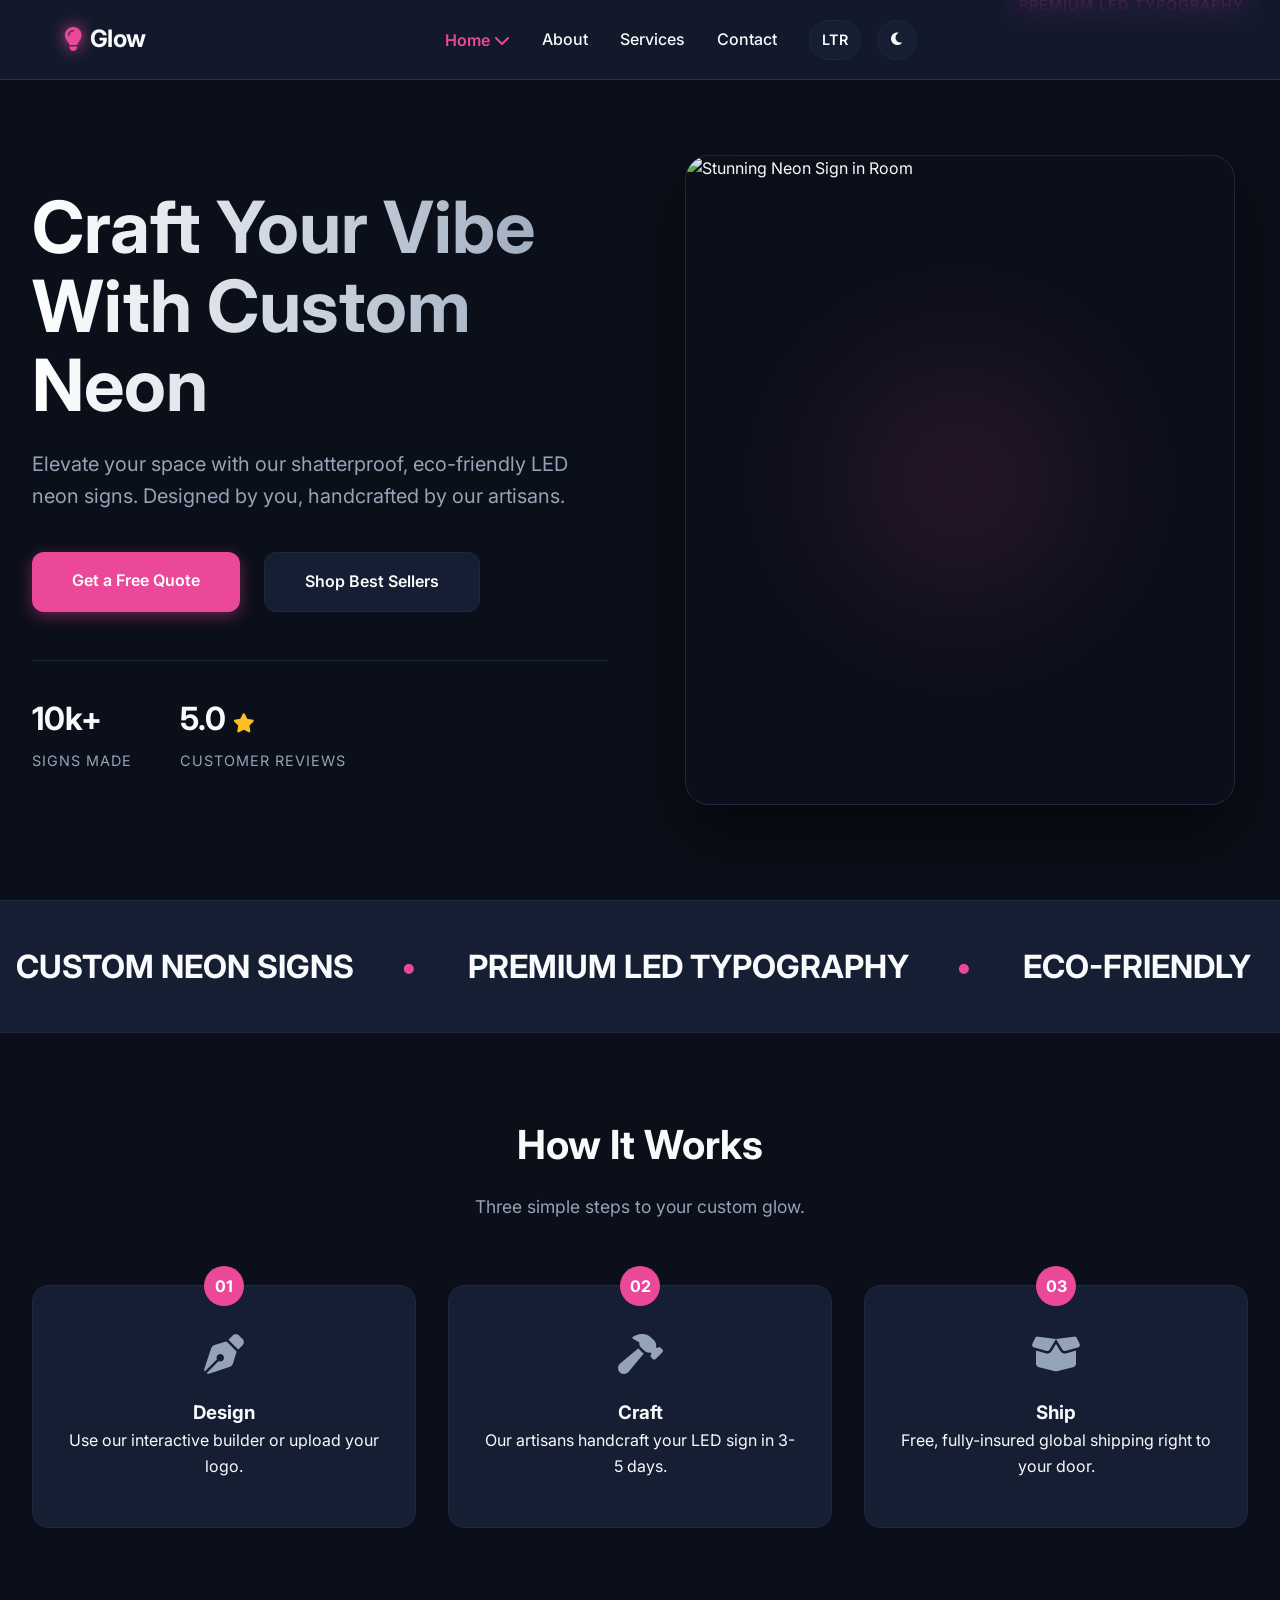
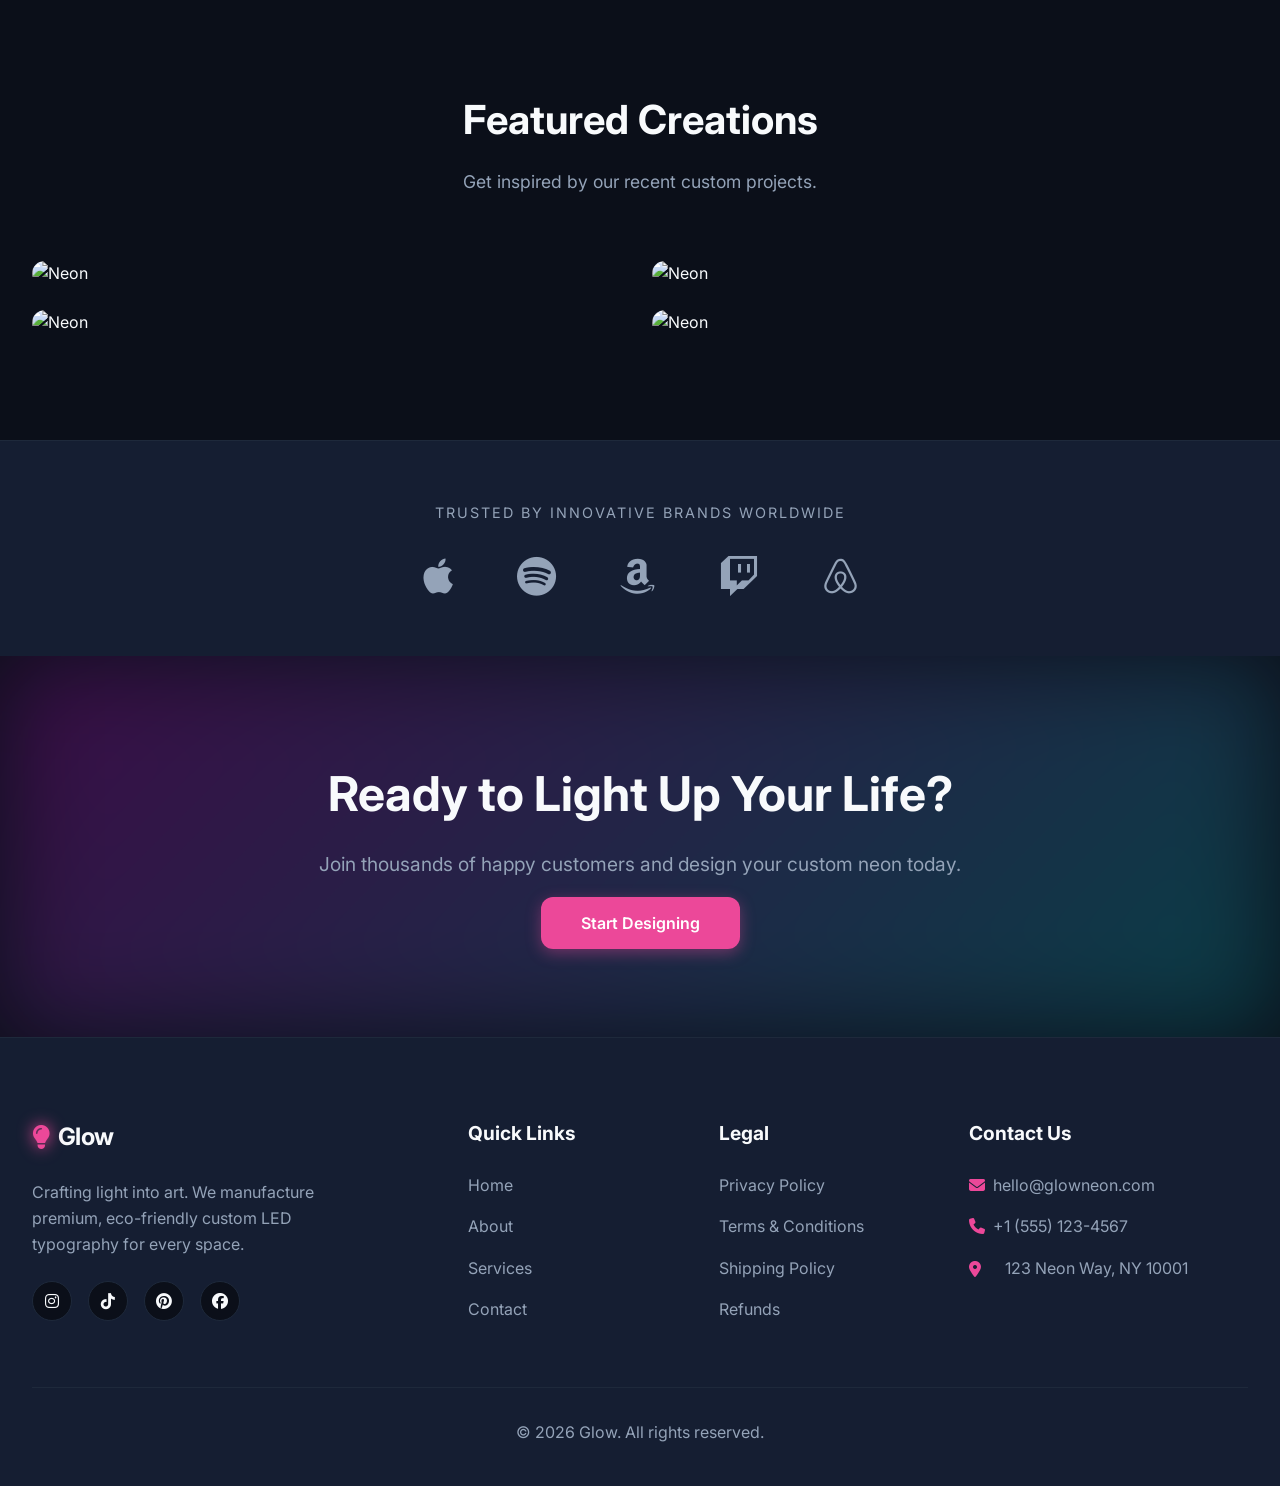
==== index.html @ f4e6cacf "Initial commit" ====
<!DOCTYPE html>
<html lang="en" dir="ltr">
<head>
  <meta charset="UTF-8">
  <meta name="viewport" content="width=device-width, initial-scale=1.0">
  <title>Glow | Custom Neon Sign & LED Typography</title>
  <link rel="icon" type="image/svg+xml" href="data:image/svg+xml;charset=utf-8,<svg xmlns='http://www.w3.org/2000/svg' viewBox='0 0 100 100'><rect width='100' height='100' rx='20' fill='%231a1a24'/><text x='50%' y='55%' font-family='sans-serif' font-size='60' font-weight='bold' fill='%23ff00ff' dominant-baseline='middle' text-anchor='middle'>G</text></svg>">
  <meta name="description" content="Premium custom neon signs and LED typography manufacturer. Design your own neon sign with our interactive canvas.">
  <link rel="stylesheet" href="style.css">
  
  <!-- Fonts -->
  <link rel="preconnect" href="https://fonts.googleapis.com">
  <link rel="preconnect" href="https://fonts.gstatic.com" crossorigin>
  <link href="https://fonts.googleapis.com/css2?family=Caveat:wght@700&family=Inter:wght@300;400;500;600;700&family=Pacifico&family=Vampiro+One&family=Yellowtail&display=swap" rel="stylesheet">
  
  <!-- Icons -->
  <link rel="stylesheet" href="https://cdnjs.cloudflare.com/ajax/libs/font-awesome/6.4.0/css/all.min.css">
</head>
<body class="dark-theme">

  <!-- Header -->
  <header class="header">
    <a href="index.html" class="logo">
      <i class="fa-solid fa-lightbulb logo-icon"></i>
      Glow
    </a>
    <nav class="nav">
      <div class="dropdown">
        <button class="dropdown-btn active">Home <i class="fa-solid fa-chevron-down"></i></button>
        <div class="dropdown-content">
          <a href="index.html" class="active">Home 1</a>
          <a href="home2.html">Home 2</a>
        </div>
      </div>
      <a href="about.html">About</a>
      <a href="services.html">Services</a>
      <a href="contact.html">Contact</a>
      <div class="nav-actions">
        <button id="rtl-toggle" class="toggle-btn" aria-label="Toggle RTL/LTR">LTR</button>
        <button id="theme-toggle" class="toggle-btn" aria-label="Toggle Theme">
          <i class="fa-solid fa-moon"></i>
        </button>
      </div>
    </nav>
    <div class="header-actions">
      <button id="mobile-menu-btn" class="mobile-menu-btn toggle-btn" aria-label="Toggle Menu">
        <i class="fa-solid fa-bars"></i>
      </button>
    </div>
  </header>

  <!-- 1. Editorial Hero Section -->
  <section class="editorial-hero">
    <div class="container editorial-container">
      <div class="editorial-content">
        <div class="badge">Premium LED Typography</div>
        <h1>Craft Your Vibe With Custom Neon</h1>
        <p>Elevate your space with our shatterproof, eco-friendly LED neon signs. Designed by you, handcrafted by our artisans.</p>
        <div class="editorial-actions">
          <a href="contact.html" class="btn-primary">Get a Free Quote</a>
          <a href="home2.html#categories" class="btn-secondary">Shop Best Sellers</a>
        </div>
        <div class="hero-stats">
          <div class="stat">
            <span class="stat-number">10k+</span>
            <span class="stat-label">Signs Made</span>
          </div>
          <div class="stat">
            <span class="stat-number">5.0 <i class="fa-solid fa-star"></i></span>
            <span class="stat-label">Customer Reviews</span>
          </div>
        </div>
      </div>
      <div class="editorial-image-wrapper">
        <div class="aesthetic-backdrop"></div>
        <!-- INSERT PRIMARY EDITORIAL HERO IMAGE BELOW -->
        <img src=" https://images.unsplash.com/photo-1768141730849-631c658e43f7?w=900&auto=format&fit=crop&q=60&ixlib=rb-4.1.0&ixid=M3wxMjA3fDB8MHxzZWFyY2h8Mnx8Q3JhZnQlMjBZb3VyJTIwVmliZSUyMFdpdGglMjBDdXN0b20lMjBOZW9ufGVufDB8fDB8fHww" alt="Stunning Neon Sign in Room" class="editorial-hero-img floating-animation">
      </div>
    </div>
  </section>
  <!-- 2. Scrolling Text Marquee -->
  <section class="marquee-section">
    <div class="marquee-container">
      <div class="marquee-content">
        <span>CUSTOM NEON SIGNS</span><span class="dot">•</span>
        <span>PREMIUM LED TYPOGRAPHY</span><span class="dot">•</span>
        <span>ECO-FRIENDLY</span><span class="dot">•</span>
        <span>SHATTERPROOF</span><span class="dot">•</span>
        <span>FREE SHIPPING</span><span class="dot">•</span>
        <span>CUSTOM NEON SIGNS</span><span class="dot">•</span>
        <span>PREMIUM LED TYPOGRAPHY</span><span class="dot">•</span>
        <span>ECO-FRIENDLY</span><span class="dot">•</span>
        <span>SHATTERPROOF</span><span class="dot">•</span>
        <span>FREE SHIPPING</span><span class="dot">•</span>
      </div>
    </div>
  </section>

  <!-- 3. How It Works -->
  <section class="how-it-works">
    <div class="container">
      <div class="section-header">
        <h2>How It Works</h2>
        <p>Three simple steps to your custom glow.</p>
      </div>
      <div class="steps-grid">
        <div class="step-card">
          <div class="step-number">01</div>
          <i class="fa-solid fa-pen-nib step-icon"></i>
          <h3>Design</h3>
          <p>Use our interactive builder or upload your logo.</p>
        </div>
        <div class="step-card">
          <div class="step-number">02</div>
          <i class="fa-solid fa-hammer step-icon"></i>
          <h3>Craft</h3>
          <p>Our artisans handcraft your LED sign in 3-5 days.</p>
        </div>
        <div class="step-card">
          <div class="step-number">03</div>
          <i class="fa-solid fa-box-open step-icon"></i>
          <h3>Ship</h3>
          <p>Free, fully-insured global shipping right to your door.</p>
        </div>
      </div>
    </div>
  </section>

  <!-- 4. Featured Gallery -->
  <section class="gallery-section">
    <div class="container">
      <div class="section-header">
        <h2>Featured Creations</h2>
        <p>Get inspired by our recent custom projects.</p>
      </div>
      <div class="masonry-grid">
        <div class="masonry-item">
          <!-- INSERT MASONRY GALLERY IMAGE 1 BELOW -->
          <img src="https://images.unsplash.com/photo-1562541996-dc329febcdbc?q=80&w=1975&auto=format&fit=crop&ixlib=rb-4.1.0&ixid=M3wxMjA3fDB8MHxwaG90by1wYWdlfHx8fGVufDB8fHx8fA%3D%3D " alt="Neon">
        </div>
        <div class="masonry-item">
          <!-- INSERT MASONRY GALLERY IMAGE 2 BELOW -->
          <img src="https://images.unsplash.com/photo-1544907800-69d2161c2f74?w=900&auto=format&fit=crop&q=60&ixlib=rb-4.1.0&ixid=M3wxMjA3fDB8MHxwaG90by1yZWxhdGVkfDJ8fHxlbnwwfHx8fHw%3D " alt="Neon">
        </div>
        <div class="masonry-item">
          <!-- INSERT MASONRY GALLERY IMAGE 3 BELOW -->
          <img src=" https://plus.unsplash.com/premium_photo-1675278298930-5aaa220956b3?w=900&auto=format&fit=crop&q=60&ixlib=rb-4.1.0&ixid=M3wxMjA3fDB8MHxwaG90by1yZWxhdGVkfDR8fHxlbnwwfHx8fHw%3D" alt="Neon">
        </div>
        <div class="masonry-item">
          <!-- INSERT MASONRY GALLERY IMAGE 4 BELOW -->
          <img src=" https://images.unsplash.com/photo-1568102598008-bfafcd5eb1ad?w=900&auto=format&fit=crop&q=60&ixlib=rb-4.1.0&ixid=M3wxMjA3fDB8MHxwaG90by1yZWxhdGVkfDE5fHx8ZW58MHx8fHx8" alt="Neon">
        </div>
      </div>
    </div>
  </section>

  <!-- 5. Client Logos -->
  <section class="clients-section">
    <div class="container">
      <p class="clients-title">Trusted by innovative brands worldwide</p>
      <div class="clients-grid">
        <i class="fa-brands fa-apple"></i>
        <i class="fa-brands fa-spotify"></i>
        <i class="fa-brands fa-amazon"></i>
        <i class="fa-brands fa-twitch"></i>
        <i class="fa-brands fa-airbnb"></i>
      </div>
    </div>
  </section>

  <!-- 6. Final CTA -->
  <section class="cta-section">
    <div class="cta-background"></div>
    <div class="container cta-content">
      <h2>Ready to Light Up Your Life?</h2>
      <p>Join thousands of happy customers and design your custom neon today.</p>
      <a href="#mockup-canvas" class="btn-primary btn-large">Start Designing</a>
    </div>
  </section>

  <!-- Footer -->
  <footer class="footer">
    <div class="container">
      <div class="footer-grid">
        <!-- Brand Info -->
        <div class="footer-brand">
          <a href="index.html" class="logo">
            <i class="fa-solid fa-lightbulb logo-icon"></i>
            Glow
          </a>
          <p>Crafting light into art. We manufacture premium, eco-friendly custom LED typography for every space.</p>
          <div class="social-icons">
            <a href="#" aria-label="Instagram"><i class="fa-brands fa-instagram"></i></a>
            <a href="#" aria-label="TikTok"><i class="fa-brands fa-tiktok"></i></a>
            <a href="#" aria-label="Pinterest"><i class="fa-brands fa-pinterest"></i></a>
            <a href="#" aria-label="Facebook"><i class="fa-brands fa-facebook"></i></a>
          </div>
        </div>

        <!-- Quick Links -->
        <div class="footer-links">
          <h3>Quick Links</h3>
          <ul>
            <li><a href="index.html">Home</a></li>
            <li><a href="about.html">About</a></li>
            <li><a href="services.html">Services</a></li>
            <li><a href="contact.html">Contact</a></li>
          </ul>
        </div>

        <!-- Legal -->
        <div class="footer-links">
          <h3>Legal</h3>
          <ul>
            <li><a href="#">Privacy Policy</a></li>
            <li><a href="#">Terms & Conditions</a></li>
            <li><a href="#">Shipping Policy</a></li>
            <li><a href="#">Refunds</a></li>
          </ul>
        </div>

        <!-- Contact Info -->
        <div class="footer-contact">
          <h3>Contact Us</h3>
          <ul>
            <li><a href="mailto:hello@glowneon.com"><i class="fa-solid fa-envelope"></i> hello@glowneon.com</a></li>
            <li><a href="tel:+15551234567"><i class="fa-solid fa-phone"></i> +1 (555) 123-4567</a></li>
            <li><i class="fa-solid fa-location-dot"></i> 123 Neon Way, NY 10001</li>
          </ul>
        </div>
      </div>
      <div class="footer-bottom">
        <p>&copy; 2026 Glow. All rights reserved.</p>
      </div>
    </div>
  </footer>

  <script src="script.js"></script>
</body>
</html>
---- style.css ----
/* Core & Variables */
:root {
  --font-primary: 'Inter', sans-serif;
  
  /* Light Theme Colors */
  --bg-color-light: #f8fafc;
  --surface-light: #ffffff;
  --text-primary-light: #0f172a;
  --text-secondary-light: #475569;
  --border-light: #e2e8f0;
  
  /* Dark Theme Colors */
  --bg-color-dark: #0b0f19;
  --surface-dark: #151e32;
  --text-primary-dark: #f8fafc;
  --text-secondary-dark: #94a3b8;
  --border-dark: #1e293b;
  
  /* Accents */
  --accent-blue: #3b82f6;
  --accent-pink: #ec4899;
  
  /* Defaults to Dark Theme */
  --bg-color: var(--bg-color-dark);
  --surface: var(--surface-dark);
  --text-primary: var(--text-primary-dark);
  --text-secondary: var(--text-secondary-dark);
  --border: var(--border-dark);
  
  --glass-bg: rgba(21, 30, 50, 0.7);
  --glass-border: rgba(255, 255, 255, 0.1);
  --glass-shadow: 0 8px 32px 0 rgba(0, 0, 0, 0.37);
  --glass-blur: blur(12px);
}

body.light-theme {
  --bg-color: var(--bg-color-light);
  --surface: var(--surface-light);
  --text-primary: var(--text-primary-light);
  --text-secondary: var(--text-secondary-light);
  --border: var(--border-light);
  
  --glass-bg: rgba(255, 255, 255, 0.7);
  --glass-border: rgba(0, 0, 0, 0.1);
  --glass-shadow: 0 8px 32px 0 rgba(31, 38, 135, 0.1);
}

/* Reset */
* {
  margin: 0;
  padding: 0;
  box-sizing: border-box;
}

body {
  font-family: var(--font-primary);
  background-color: var(--bg-color);
  color: var(--text-primary);
  line-height: 1.6;
  transition: background-color 0.3s ease, color 0.3s ease;
  overflow-x: hidden;
}

.container {
  max-width: 1280px;
  margin: 0 auto;
  padding: 0 2rem;
}

/* Header */
.header {
  position: fixed;
  top: 0;
  left: 0;
  width: 100%;
  height: 80px;
  display: flex;
  justify-content: space-between;
  align-items: center;
  padding: 0 5%;
  background: var(--glass-bg);
  backdrop-filter: var(--glass-blur);
  -webkit-backdrop-filter: var(--glass-blur);
  border-bottom: 1px solid var(--glass-border);
  z-index: 1000;
  transition: all 0.3s ease;
}

.logo {
  font-size: 1.5rem;
  font-weight: 700;
  letter-spacing: -0.5px;
  display: flex;
  align-items: center;
  gap: 0.5rem;
  color: var(--text-primary);
  text-decoration: none;
}
.logo i, .logo svg {
  color: var(--accent-pink);
  filter: drop-shadow(0 0 8px var(--accent-pink));
  overflow: visible;
}
.logo span {
  font-weight: 300;
  color: var(--text-secondary);
}

.nav {
  display: flex;
  gap: 2rem;
  align-items: center;
}

.nav a, .dropdown-btn {
  text-decoration: none;
  color: var(--text-primary);
  font-weight: 500;
  font-size: 1rem;
  transition: color 0.3s;
  background: none;
  border: none;
  cursor: pointer;
  font-family: inherit;
  display: flex;
  align-items: center;
  gap: 0.25rem;
}

.nav a:hover, .dropdown-btn:hover,
.nav a.active, .dropdown-btn.active {
  color: var(--accent-pink);
}
.nav a.active, .dropdown-btn.active {
  font-weight: 600;
}

/* Dropdown */
.dropdown {
  position: relative;
  display: inline-block;
}

.dropdown-content {
  display: none;
  position: absolute;
  top: 100%;
  left: 50%;
  transform: translateX(-50%);
  background: var(--surface);
  min-width: 160px;
  box-shadow: var(--glass-shadow);
  border-radius: 8px;
  border: 1px solid var(--border);
  overflow: hidden;
  padding: 0.5rem 0;
  z-index: 1;
}

.dropdown:hover .dropdown-content {
  display: block;
  animation: fadeIn 0.2s ease-out;
}

@keyframes fadeIn {
  from { opacity: 0; transform: translate(-50%, 10px); }
  to { opacity: 1; transform: translate(-50%, 0); }
}

.dropdown-content a {
  color: var(--text-primary);
  padding: 12px 16px;
  text-decoration: none;
  display: block;
  font-size: 0.95rem;
}

.dropdown-content a:hover, .dropdown-content a.active {
  background-color: var(--bg-color);
}
.dropdown-content a.active {
  color: var(--accent-pink);
  font-weight: 600;
}

/* Header Actions */
.header-actions {
  display: flex;
  gap: 1rem;
  align-items: center;
}

.nav-actions {
  display: flex;
  gap: 1rem;
  align-items: center;
}

.toggle-btn {
  background: var(--surface);
  border: 1px solid var(--border);
  color: var(--text-primary);
  width: 40px;
  height: 40px;
  border-radius: 50%;
  display: flex;
  align-items: center;
  justify-content: center;
  cursor: pointer;
  font-weight: 600;
  font-size: 0.9rem;
  transition: all 0.3s;
  font-family: inherit;
}

.toggle-btn:hover {
  border-color: var(--accent-pink);
  color: var(--accent-pink);
  transform: translateY(-2px);
}

#rtl-toggle {
  width: auto;
  padding: 0 12px;
  border-radius: 20px;
}

.mobile-menu-btn {
  display: none; /* Hidden on desktop */
}

/* Let browser handle flex RTL natively */

/* Hero Section */
.hero-section {
  padding-top: 120px;
  padding-bottom: 60px;
  min-height: 100vh;
  display: flex;
  align-items: center;
}

.hero-container {
  display: flex;
  gap: 4rem;
  width: 100%;
  align-items: stretch;
}

/* --- 1. Editorial Hero Section --- */
.editorial-hero {
  padding-top: 140px;
  padding-bottom: 80px;
  min-height: 100vh;
  display: flex;
  align-items: center;
  position: relative;
  overflow: hidden;
}

.editorial-container {
  display: flex;
  align-items: center;
  gap: 4rem;
  width: 100%;
}

.editorial-content {
  flex: 1;
  max-width: 600px;
  z-index: 2;
}

.editorial-content .badge {
  display: inline-block;
  padding: 0.5rem 1rem;
  background: rgba(255, 0, 255, 0.1);
  color: var(--accent-pink);
  border-radius: 50px;
  font-size: 0.9rem;
  font-weight: 600;
  margin-bottom: 1.5rem;
  text-transform: uppercase;
  letter-spacing: 1px;
}

.editorial-content h1 {
  font-size: 4.5rem;
  line-height: 1.1;
  margin-bottom: 1.5rem;
  background: linear-gradient(to right, #fff, var(--text-secondary));
  -webkit-background-clip: text;
  background-clip: text;
  -webkit-text-fill-color: transparent;
}
body.light-theme .editorial-content h1 {
  background: linear-gradient(to right, #111, var(--text-secondary));
  -webkit-background-clip: text;
  background-clip: text;
  -webkit-text-fill-color: transparent;
}

.editorial-content p {
  font-size: 1.25rem;
  color: var(--text-secondary);
  margin-bottom: 2.5rem;
  line-height: 1.6;
}

.editorial-actions {
  display: flex;
  gap: 1.5rem;
  margin-bottom: 3rem;
}

.hero-stats {
  display: flex;
  gap: 3rem;
  padding-top: 2rem;
  border-top: 1px solid var(--border);
}

.stat-number {
  display: block;
  font-size: 2rem;
  font-weight: 700;
  color: var(--text-primary);
  margin-bottom: 0.25rem;
}
.stat-number i {
  color: #fbbf24; /* gold star */
  font-size: 1.2rem;
}

.stat-label {
  font-size: 0.9rem;
  color: var(--text-secondary);
  text-transform: uppercase;
  letter-spacing: 1px;
}

/* Editorial Image Side */
.editorial-image-wrapper {
  flex: 1;
  position: relative;
  display: flex;
  justify-content: center;
  align-items: center;
  min-height: 600px;
}

.aesthetic-backdrop {
  position: absolute;
  top: 50%;
  left: 50%;
  transform: translate(-50%, -50%);
  width: 400px;
  height: 400px;
  background: radial-gradient(circle, var(--accent-pink) 0%, transparent 70%);
  opacity: 0.15;
  filter: blur(50px);
  z-index: 0;
  animation: pulseGlow 4s ease-in-out infinite alternate;
}

.editorial-hero-img {
  width: 100%;
  max-width: 550px;
  height: 650px;
  object-fit: cover;
  border-radius: 24px;
  position: relative;
  z-index: 1;
  box-shadow: 0 30px 60px rgba(0,0,0,0.5);
  border: 1px solid var(--border);
}

@keyframes pulseGlow {
  0% { transform: translate(-50%, -50%) scale(1); opacity: 0.1; }
  100% { transform: translate(-50%, -50%) scale(1.1); opacity: 0.25; }
}

.floating-animation {
  animation: floatImg 6s ease-in-out infinite;
}

@keyframes floatImg {
  0% { transform: translateY(0); }
  50% { transform: translateY(-20px); }
  100% { transform: translateY(0); }
}

/* Pricing Section */
.pricing-section {
  padding: 100px 0;
  background: var(--bg-color);
}

.section-header {
  text-align: center;
  margin-bottom: 4rem;
}

.section-header h2 {
  font-size: 2.5rem;
  margin-bottom: 1rem;
}

.section-header p {
  color: var(--text-secondary);
  font-size: 1.1rem;
}

.pricing-grid {
  display: grid;
  grid-template-columns: repeat(3, 1fr);
  gap: 2rem;
}

.pricing-card {
  background: var(--surface);
  border: 1px solid var(--border);
  border-radius: 24px;
  padding: 3rem 2rem;
  position: relative;
  transition: transform 0.3s, box-shadow 0.3s;
}

.pricing-card:hover {
  transform: translateY(-10px);
  box-shadow: var(--glass-shadow);
}

.pricing-card h3 {
  font-size: 1.5rem;
  margin-bottom: 1rem;
  font-weight: 500;
}

.pricing-card .price {
  font-size: 3.5rem;
  font-weight: 700;
  margin-bottom: 0.5rem;
  display: flex;
  align-items: flex-start;
}
.pricing-card .price span {
  font-size: 1.5rem;
  margin-top: 0.5rem;
}

.pricing-card p {
  color: var(--text-secondary);
  margin-bottom: 2rem;
  padding-bottom: 2rem;
  border-bottom: 1px solid var(--border);
}

.pricing-card ul {
  list-style: none;
}

.pricing-card li {
  margin-bottom: 1rem;
  display: flex;
  align-items: center;
  gap: 0.75rem;
  color: var(--text-primary);
}

.pricing-card li i {
  color: var(--accent-pink);
}

.pricing-card.popular {
  border-color: var(--accent-pink);
  background: linear-gradient(to bottom right, var(--surface), rgba(236, 72, 153, 0.05));
}

.badge {
  position: absolute;
  top: -15px;
  inset-inline-end: 20px;
  background: var(--accent-pink);
  color: #fff;
  padding: 0.5rem 1rem;
  border-radius: 20px;
  font-size: 0.85rem;
  font-weight: 600;
}

/* Quote Section */
.quote-section {
  padding: 100px 0;
  position: relative;
}

.quote-wrapper {
  background: var(--surface);
  border: 1px solid var(--border);
  border-radius: 24px;
  padding: 4rem;
  display: flex;
  gap: 4rem;
  align-items: center;
  box-shadow: var(--glass-shadow);
  position: relative;
  overflow: hidden;
}

.quote-wrapper::before {
  content: '';
  position: absolute;
  top: -50%;
  left: -50%;
  width: 100%;
  height: 100%;
  background: radial-gradient(circle, rgba(236, 72, 153, 0.1) 0%, rgba(0,0,0,0) 70%);
  z-index: 0;
}

.quote-content, .quote-form-container {
  flex: 1;
  position: relative;
  z-index: 1;
}

.quote-content h2 {
  font-size: 2.5rem;
  margin-bottom: 1.5rem;
}

.quote-content p {
  color: var(--text-secondary);
  font-size: 1.1rem;
  line-height: 1.8;
}

.quote-form {
  display: flex;
  flex-direction: column;
  gap: 1.5rem;
}

.form-row {
  display: flex;
  gap: 1.5rem;
}

.quote-form input, .quote-form textarea {
  width: 100%;
}

.submit-btn {
  padding: 1rem 2rem;
  background: var(--accent-pink);
  color: #fff;
  border: none;
  border-radius: 12px;
  font-size: 1.1rem;
  font-weight: 600;
  cursor: pointer;
  transition: all 0.3s;
  box-shadow: 0 4px 15px rgba(236, 72, 153, 0.4);
}

.submit-btn:hover {
  transform: translateY(-2px);
  box-shadow: 0 6px 20px rgba(236, 72, 153, 0.6);
}

/* Footer */
.footer {
  padding: 80px 0 40px;
  border-top: 1px solid var(--border);
  background: var(--surface);
}

.footer-grid {
  display: grid;
  grid-template-columns: 2fr 1fr 1fr 1.5fr;
  gap: 4rem;
  margin-bottom: 4rem;
}

.footer-brand p {
  color: var(--text-secondary);
  line-height: 1.6;
  margin: 1.5rem 0;
  max-width: 300px;
}

.social-icons {
  display: flex;
  gap: 1rem;
}

.social-icons a {
  display: flex;
  align-items: center;
  justify-content: center;
  width: 40px;
  height: 40px;
  border-radius: 50%;
  background: var(--bg-color);
  color: var(--text-primary);
  text-decoration: none;
  transition: all 0.3s ease;
  border: 1px solid var(--border);
}

.social-icons a:hover {
  background: var(--accent-pink);
  color: #fff;
  transform: translateY(-3px);
  border-color: var(--accent-pink);
  box-shadow: 0 5px 15px rgba(255, 0, 255, 0.4);
}

.footer-links h3,
.footer-contact h3 {
  font-size: 1.2rem;
  margin-bottom: 1.5rem;
  color: var(--text-primary);
}

.footer-links ul,
.footer-contact ul {
  list-style: none;
  padding: 0;
  margin: 0;
  display: flex;
  flex-direction: column;
  gap: 1rem;
}

.footer-links a,
.footer-contact a {
  color: var(--text-secondary);
  text-decoration: none;
  transition: color 0.3s ease, padding-left 0.3s ease;
  display: inline-block;
}

.footer-links a:hover,
.footer-contact a:hover {
  color: var(--accent-pink);
  padding-left: 5px;
}

.footer-contact li {
  display: flex;
  align-items: center;
  gap: 1rem;
  color: var(--text-secondary);
}

.footer-contact i {
  color: var(--accent-pink);
  width: 20px;
}

.footer-bottom {
  text-align: center;
  padding-top: 2rem;
  border-top: 1px solid var(--border);
  color: var(--text-secondary);
}

.footer p {
  color: var(--text-secondary);
}

/* Home 2 specific styles */
.hero-centered {
  padding-top: 160px;
  padding-bottom: 100px;
  min-height: 80vh;
  display: flex;
  align-items: center;
  justify-content: center;
  text-align: center;
  position: relative;
  overflow: hidden;
}

.hero-bg {
  position: absolute;
  top: 0; left: 0; width: 100%; height: 100%;
  background-image: url('');
  background-size: cover;
  background-position: center;
  z-index: 0;
  opacity: 0.3;
}

body.light-theme .hero-bg {
  opacity: 0.1;
}

.hero-centered::before {
  content: '';
  position: absolute;
  top: 0; left: 0; width: 100%; height: 100%;
  background: linear-gradient(to bottom, transparent, var(--bg-color));
  z-index: 1;
}

.hero-content {
  position: relative;
  z-index: 2;
  max-width: 800px;
}

.hero-content h1 {
  font-size: 4.5rem;
  line-height: 1.1;
  margin-bottom: 1.5rem;
  background: linear-gradient(to right, #fff, var(--accent-pink), var(--accent-blue));
  -webkit-background-clip: text;
  background-clip: text;
  -webkit-text-fill-color: transparent;
  filter: drop-shadow(0 0 10px rgba(236, 72, 153, 0.3));
}
body.light-theme .hero-content h1 {
  background: linear-gradient(to right, #111, var(--accent-pink), var(--accent-blue));
  -webkit-background-clip: text;
  background-clip: text;
  -webkit-text-fill-color: transparent;
}

.hero-content p {
  color: var(--text-secondary);
  font-size: 1.2rem;
  margin-bottom: 3rem;
  max-width: 600px;
  margin-inline: auto;
}

.hero-buttons {
  display: flex;
  gap: 1.5rem;
  justify-content: center;
}

.btn-primary {
  padding: 1rem 2.5rem;
  background: var(--accent-pink);
  color: #fff;
  border-radius: 12px;
  text-decoration: none;
  font-weight: 600;
  transition: all 0.3s;
  box-shadow: 0 4px 15px rgba(236, 72, 153, 0.4);
}
.btn-primary:hover {
  transform: translateY(-2px);
  box-shadow: 0 6px 20px rgba(236, 72, 153, 0.6);
}

.btn-secondary {
  padding: 1rem 2.5rem;
  background: var(--surface);
  color: var(--text-primary);
  border: 1px solid var(--border);
  border-radius: 12px;
  text-decoration: none;
  font-weight: 600;
  transition: all 0.3s;
}
.btn-secondary:hover {
  border-color: var(--accent-pink);
  color: var(--accent-pink);
}

.mockup-section {
  padding: 80px 0;
  background: var(--bg-color);
  position: relative;
  z-index: 10;
}

.mockup-layout {
  display: flex;
  flex-direction: column;
  gap: 2rem;
  background: var(--glass-bg);
  backdrop-filter: var(--glass-blur);
  border: 1px solid var(--glass-border);
  border-radius: 24px;
  padding: 2rem;
  box-shadow: var(--glass-shadow);
}

.horizontal-controls {
  width: 100%;
  display: flex;
  flex-direction: column;
  gap: 1.5rem;
}

.horizontal-controls .text-input-group {
  margin-bottom: 0;
}

.horizontal-controls .text-input-group input {
  font-size: 1.5rem;
  padding: 1.5rem;
}

.controls-grid {
  display: grid;
  grid-template-columns: repeat(3, 1fr);
  gap: 2rem;
}

.category-section {
  padding: 100px 0;
  background: var(--bg-color);
}

.category-grid {
  display: grid;
  grid-template-columns: repeat(4, 1fr);
  gap: 2rem;
}

.category-card {
  background: var(--surface);
  border: 1px solid var(--border);
  border-radius: 24px;
  padding: 2.5rem 2rem;
  text-align: center;
  transition: transform 0.3s, box-shadow 0.3s;
  cursor: pointer;
}

.category-card:hover {
  transform: translateY(-10px);
  box-shadow: var(--glass-shadow);
  border-color: var(--accent-pink);
}

.category-icon {
  font-size: 2.5rem;
  color: var(--accent-pink);
  margin-bottom: 1.5rem;
  filter: drop-shadow(0 0 8px var(--accent-pink));
}

.category-card h3 {
  font-size: 1.3rem;
  margin-bottom: 0.5rem;
}

.category-card p {
  color: var(--text-secondary);
  font-size: 0.95rem;
}

/* Inner Pages Base */
.page-header {
  padding: 160px 0 80px;
  text-align: center;
  background: var(--surface);
  border-bottom: 1px solid var(--border);
}

.page-header h1 {
  font-size: 3.5rem;
  margin-bottom: 1rem;
  background: linear-gradient(to right, #fff, var(--accent-pink));
  -webkit-background-clip: text;
  background-clip: text;
  -webkit-text-fill-color: transparent;
}
body.light-theme .page-header h1 {
  background: linear-gradient(to right, #111, var(--accent-pink));
  -webkit-background-clip: text;
  background-clip: text;
  -webkit-text-fill-color: transparent;
}

.page-header p {
  color: var(--text-secondary);
  font-size: 1.2rem;
  max-width: 600px;
  margin: 0 auto;
}

/* About Page */
.about-section {
  padding: 80px 0;
}

.about-grid {
  display: grid;
  grid-template-columns: 1fr 1fr;
  gap: 4rem;
  align-items: center;
}

.about-image {
  border-radius: 24px;
  overflow: hidden;
  box-shadow: var(--glass-shadow);
  border: 1px solid var(--border);
}

.about-image img {
  width: 100%;
  height: auto;
  display: block;
}

.about-content h2 {
  font-size: 2.5rem;
  margin-bottom: 1.5rem;
}

.about-content p {
  color: var(--text-secondary);
  font-size: 1.1rem;
  margin-bottom: 1.5rem;
  line-height: 1.8;
}

.features-grid {
  display: grid;
  grid-template-columns: repeat(3, 1fr);
  gap: 2rem;
  margin-top: 4rem;
}

.feature-card {
  background: var(--surface);
  padding: 2rem;
  border-radius: 16px;
  border: 1px solid var(--border);
  text-align: center;
}

.feature-card i {
  font-size: 2rem;
  color: var(--accent-pink);
  margin-bottom: 1rem;
}

.feature-card h3 {
  margin-bottom: 0.5rem;
}

.feature-card p {
  color: var(--text-secondary);
  font-size: 0.95rem;
}

/* Services Page */
.services-page .pricing-section {
  padding-top: 80px;
}
.services-page .category-section {
  padding-bottom: 80px;
}

/* Contact Page */
.contact-grid {
  display: grid;
  grid-template-columns: 1fr 2fr;
  gap: 4rem;
  padding: 80px 0;
}

.contact-info {
  display: flex;
  flex-direction: column;
  gap: 2rem;
}

.info-card {
  background: var(--surface);
  padding: 2rem;
  border-radius: 16px;
  border: 1px solid var(--border);
}

.info-card i {
  font-size: 1.5rem;
  color: var(--accent-pink);
  margin-bottom: 1rem;
}

.info-card h3 {
  margin-bottom: 0.5rem;
}

.info-card p {
  color: var(--text-secondary);
}

.contact-page .quote-section {
  padding: 0;
}
.contact-page .quote-wrapper {
  margin: 0;
}

/* ------------------------------- */
/* NEW 6-SECTION ARCHITECTURE STYLES */
/* ------------------------------- */

/* Marquee */
.marquee-section {
  padding: 40px 0;
  background: var(--surface);
  border-top: 1px solid var(--border);
  border-bottom: 1px solid var(--border);
  overflow: hidden;
  white-space: nowrap;
}
.marquee-container {
  display: inline-block;
  animation: marquee 30s linear infinite;
}
.marquee-content span {
  font-size: 2rem;
  font-weight: 700;
  color: var(--text-primary);
  text-transform: uppercase;
  margin: 0 1rem;
}
.marquee-content .dot {
  color: var(--accent-pink);
  margin: 0 2rem;
}
@keyframes marquee {
  0% { transform: translateX(0); }
  100% { transform: translateX(-50%); }
}

/* How It Works (Steps) */
.how-it-works { padding: 80px 0; }
.steps-grid {
  display: grid;
  grid-template-columns: repeat(3, 1fr);
  gap: 2rem;
  margin-top: 3rem;
}
.step-card {
  position: relative;
  background: var(--surface);
  padding: 3rem 2rem;
  border-radius: 16px;
  border: 1px solid var(--border);
  text-align: center;
}
.step-number {
  position: absolute;
  top: -20px;
  left: 50%;
  transform: translateX(-50%);
  background: var(--accent-pink);
  color: #fff;
  width: 40px;
  height: 40px;
  border-radius: 50%;
  display: flex;
  align-items: center;
  justify-content: center;
  font-weight: bold;
}
.step-icon {
  font-size: 2.5rem;
  color: var(--text-secondary);
  margin-bottom: 1.5rem;
}

/* Featured Gallery (Masonry) */
.gallery-section { padding: 80px 0; background: var(--bg-color); }
.masonry-grid {
  column-count: 2;
  column-gap: 1.5rem;
  margin-top: 3rem;
}
.masonry-item {
  break-inside: avoid;
  margin-bottom: 1.5rem;
  border-radius: 16px;
  overflow: hidden;
}
.masonry-item img {
  width: 100%;
  display: block;
  transition: transform 0.3s ease;
}
.masonry-item:hover img {
  transform: scale(1.05);
}

/* Client Logos */
.clients-section { padding: 60px 0; background: var(--surface); border-top: 1px solid var(--border); text-align: center; }
.clients-title { color: var(--text-secondary); margin-bottom: 2rem; font-size: 0.9rem; text-transform: uppercase; letter-spacing: 2px; }
.clients-grid {
  display: flex;
  justify-content: center;
  align-items: center;
  gap: 4rem;
  flex-wrap: wrap;
}
.clients-grid i { font-size: 2.5rem; color: var(--text-secondary); transition: color 0.3s ease; }
.clients-grid i:hover { color: var(--text-primary); }

/* Final CTA */
.cta-section {
  position: relative;
  padding: 100px 0;
  text-align: center;
  overflow: hidden;
}
.cta-background {
  position: absolute;
  top: 0; left: 0; right: 0; bottom: 0;
  background: linear-gradient(135deg, rgba(255,0,255,0.2) 0%, rgba(0,255,255,0.2) 100%);
  z-index: -1;
  filter: blur(50px);
}
.cta-content h2 { font-size: 3rem; margin-bottom: 1rem; }
.cta-content p { font-size: 1.2rem; color: var(--text-secondary); margin-bottom: 2rem; }

/* Best Sellers Carousel */
.bestsellers-section { padding: 80px 0; }
.carousel-wrapper {
  display: flex;
  gap: 2rem;
  overflow-x: auto;
  padding-bottom: 2rem;
  scroll-snap-type: x mandatory;
}
.carousel-wrapper::-webkit-scrollbar { height: 8px; }
.carousel-wrapper::-webkit-scrollbar-thumb { background: var(--border); border-radius: 4px; }
.product-card {
  min-width: 300px;
  flex: 0 0 auto;
  background: var(--surface);
  border: 1px solid var(--border);
  border-radius: 16px;
  overflow: hidden;
  scroll-snap-align: start;
}
.product-card img { width: 100%; height: 250px; object-fit: cover; }
.product-card h4 { padding: 1rem 1rem 0; font-size: 1.2rem; }
.product-card .price { padding: 0.5rem 1rem 1rem; color: var(--accent-pink); font-weight: bold; }

/* Video Showcase */
.video-showcase { height: 60vh; position: relative; }
.video-bg {
  width: 100%; height: 100%;
  background-size: cover; background-position: center;
  position: relative;
  display: flex; align-items: center; justify-content: center;
}
.video-bg::after {
  content: ''; position: absolute; top:0; left:0; right:0; bottom:0; background: rgba(0,0,0,0.5);
}
.play-overlay {
  position: relative; z-index: 1; text-align: center; color: #fff; cursor: pointer;
  transition: transform 0.3s ease;
}
.play-overlay:hover { transform: scale(1.1); }
.play-overlay i { font-size: 4rem; margin-bottom: 1rem; color: #fff; }
.play-overlay h3 { font-size: 1.5rem; text-shadow: 0 2px 4px rgba(0,0,0,0.5); }

/* Testimonials */
.testimonials-section { padding: 80px 0; background: var(--surface); }
.testimonial-grid { display: grid; grid-template-columns: repeat(3, 1fr); gap: 2rem; }
.testimonial-card {
  background: var(--bg-color); padding: 2rem; border-radius: 16px; border: 1px solid var(--border);
}
.testimonial-card .stars { color: #ffd700; margin-bottom: 1rem; }
.testimonial-card p { font-style: italic; margin-bottom: 1.5rem; color: var(--text-secondary); }
.testimonial-card h5 { color: var(--text-primary); }

/* Instagram Feed */
.instagram-section { padding: 80px 0; text-align: center; }
.insta-grid {
  display: grid; grid-template-columns: repeat(4, 1fr); gap: 1rem; margin-top: 3rem;
}
.insta-grid img {
  width: 100%; aspect-ratio: 1; object-fit: cover; border-radius: 12px;
  transition: opacity 0.3s ease;
}
.insta-grid img:hover { opacity: 0.8; }

/* Team Section */
.team-section { padding: 80px 0; background: var(--bg-color); }
.team-grid { display: grid; grid-template-columns: repeat(3, 1fr); gap: 3rem; text-align: center; }
.team-card img { width: 150px; height: 150px; border-radius: 50%; object-fit: cover; margin-bottom: 1.5rem; border: 3px solid var(--accent-pink); }
.team-card h4 { font-size: 1.5rem; margin-bottom: 0.5rem; }
.team-card p { color: var(--text-secondary); }

/* The Workshop (Parallax) */
.workshop-section { height: 60vh; position: relative; overflow: hidden; }
.parallax-bg {
  width: 100%; height: 100%;
  background-attachment: fixed; background-size: cover; background-position: center;
  position: relative;
  display: flex; align-items: center; justify-content: center; text-align: center;
}
.parallax-bg::after { content: ''; position: absolute; top:0; left:0; right:0; bottom:0; background: rgba(0,0,0,0.6); }
.workshop-content { position: relative; z-index: 1; color: #fff; max-width: 600px; padding: 0 2rem; }
.workshop-content h2 { font-size: 3rem; margin-bottom: 1rem; }
.workshop-content p { font-size: 1.2rem; }

/* Timeline */
.timeline-section { padding: 100px 0; background: var(--bg-color); }
.timeline { position: relative; max-width: 900px; margin: 4rem auto 0; padding-inline-start: 3rem; border-inline-start: 3px dashed var(--border); }
.timeline-item { position: relative; margin-bottom: 4rem; }
.timeline-item:last-child { margin-bottom: 0; }
.timeline-dot { 
  position: absolute; 
  inset-inline-start: -4.3rem; 
  top: 0; 
  width: 48px; 
  height: 48px; 
  border-radius: 50%; 
  background: var(--surface); 
  border: 2px solid var(--accent-pink); 
  display: flex; 
  align-items: center; 
  justify-content: center;
  color: var(--accent-pink);
  font-size: 1.2rem;
  box-shadow: 0 0 15px rgba(255, 0, 255, 0.2);
  z-index: 2;
}
.timeline-content.card-style { 
  background: var(--surface);
  border: 1px solid var(--border);
  border-radius: 16px;
  padding: 2.5rem;
  transition: transform 0.3s, box-shadow 0.3s;
}
.timeline-content.card-style:hover {
  transform: translateY(-5px);
  box-shadow: var(--glass-shadow);
  border-color: rgba(255, 255, 255, 0.1);
}
body.light-theme .timeline-content.card-style:hover {
  border-color: rgba(0, 0, 0, 0.1);
}
.timeline-date {
  display: inline-block;
  padding: 0.4rem 1rem;
  background: rgba(255, 0, 255, 0.1);
  color: var(--accent-pink);
  border-radius: 50px;
  font-weight: 700;
  font-size: 0.9rem;
  margin-bottom: 1.5rem;
  letter-spacing: 1px;
}
.timeline-content h3 { font-size: 1.8rem; margin-bottom: 1rem; color: var(--text-primary); }
.timeline-content p { color: var(--text-secondary); line-height: 1.7; margin-bottom: 1.5rem; font-size: 1.05rem; }
.timeline-achievements {
  display: flex;
  flex-wrap: wrap;
  gap: 1rem;
  margin-top: 1.5rem;
}

.achievement-tag {
  display: inline-flex;
  align-items: center;
  gap: 0.5rem;
  padding: 0.5rem 1rem;
  background: var(--surface);
  border: 1px solid rgba(255, 255, 255, 0.1);
  border-radius: 8px;
  font-size: 0.95rem;
  font-weight: 500;
  color: var(--text-primary);
  box-shadow: 0 4px 10px rgba(0, 0, 0, 0.2);
  transition: all 0.3s ease;
}

.achievement-tag i {
  color: var(--accent-pink);
  font-size: 1.1rem;
  filter: drop-shadow(0 0 5px rgba(236, 72, 153, 0.5));
}

.achievement-tag:hover {
  transform: translateY(-3px);
  box-shadow: 0 6px 15px rgba(236, 72, 153, 0.2);
  border-color: rgba(236, 72, 153, 0.3);
}

body.light-theme .achievement-tag {
  border-color: rgba(0, 0, 0, 0.05);
  box-shadow: 0 4px 10px rgba(0, 0, 0, 0.05);
}

body.light-theme .achievement-tag:hover {
  box-shadow: 0 6px 15px rgba(236, 72, 153, 0.15);
  border-color: rgba(236, 72, 153, 0.2);
}

/* Business Packages */
.business-section { padding: 80px 0; background: var(--surface); }
.business-list { display: flex; flex-direction: column; gap: 2rem; margin-top: 3rem; }
.list-item { display: flex; gap: 2rem; background: var(--bg-color); padding: 2rem; border-radius: 16px; border: 1px solid var(--border); align-items: center; }
.list-icon { width: 80px; height: 80px; border-radius: 16px; background: rgba(255,0,255,0.1); color: var(--accent-pink); display: flex; align-items: center; justify-content: center; font-size: 2rem; flex-shrink: 0; }
.list-text h3 { margin-bottom: 0.5rem; font-size: 1.5rem; }
.list-text p { color: var(--text-secondary); line-height: 1.6; margin:0; }

/* Wedding Packages */
.wedding-section { padding: 80px 0; }
.wedding-grid { display: grid; grid-template-columns: 1fr 1fr; gap: 4rem; align-items: center; }
.wedding-image img { width: 100%; border-radius: 24px; box-shadow: var(--glass-shadow); }
.wedding-content h2 { font-size: 2.5rem; margin-bottom: 1.5rem; font-family: 'Pacifico', cursive; color: var(--accent-pink); }
.wedding-content p { color: var(--text-secondary); margin-bottom: 2rem; line-height: 1.8; }
.wedding-features { list-style: none; padding: 0; }
.wedding-features li { margin-bottom: 1rem; display: flex; align-items: center; gap: 1rem; font-size: 1.1rem; }
.wedding-features li i { color: var(--accent-pink); }

/* FAQ Accordion */
.faq-section { padding: 80px 0; background: var(--surface); border-top: 1px solid var(--border); }
.faq-accordion { max-width: 800px; margin: 3rem auto 0; display: flex; flex-direction: column; gap: 1rem; }
.faq-item { background: var(--bg-color); border: 1px solid var(--border); border-radius: 12px; overflow: hidden; }
.faq-question { padding: 1.5rem; display: flex; justify-content: space-between; align-items: center; cursor: pointer; font-weight: 600; }
.faq-question i { color: var(--accent-pink); transition: transform 0.3s ease; }
.faq-answer { padding: 0 1.5rem; max-height: 0; overflow: hidden; transition: max-height 0.3s ease, padding 0.3s ease; }
.faq-answer p { color: var(--text-secondary); margin-bottom: 1.5rem; }
.faq-item.active .faq-answer { max-height: 200px; padding-top: 1rem; padding-bottom: 1.5rem; }
.faq-item.active .faq-question i { transform: rotate(45deg); }

/* Image Placeholders */
img[src=""], img[src=" "], img:not([src]) {
  content: url('data:image/svg+xml;charset=utf-8,<svg xmlns="http://www.w3.org/2000/svg" width="800" height="600"><rect width="100%" height="100%" fill="%231a1a24" stroke="%232a2a35" stroke-width="4" stroke-dasharray="12,12"/><text x="50%" y="50%" dominant-baseline="middle" text-anchor="middle" font-family="system-ui, -apple-system, sans-serif" font-weight="500" font-size="24" fill="%23888899">Insert Image URL</text></svg>');
  display: block;
  width: 100%;
  min-height: 250px;
  object-fit: cover;
  background-color: var(--surface);
  border-radius: inherit;
}

[style*="url('')"],
[style*="url(\"\")"],
[style*="url()"],
[style*="url(' ')"],
[style*="url(\" \")"],
.canvas-background {
  background-color: var(--surface) !important;
  border: 2px dashed var(--border) !important;
  position: relative;
}
[style*="url('')"]::before,
[style*="url(\"\")"]::before,
[style*="url()"]::before,
[style*="url(' ')"]::before,
[style*="url(\" \")"]::before {
  content: "Insert Background Image URL";
  position: absolute;
  top: 50%;
  left: 50%;
  transform: translate(-50%, -50%);
  color: var(--text-secondary);
  font-family: 'Inter', sans-serif;
  z-index: 10;
  font-weight: 500;
  background: var(--bg-color);
  padding: 0.5rem 1rem;
  border-radius: 8px;
  border: 1px solid var(--border);
}

/* Responsive */
@media (max-width: 1024px) {
  .hero-content h1 {
    font-size: 3.5rem;
  }
  .nav {
    gap: 1.5rem;
  }
  .clients-grid, .insta-grid {
    grid-template-columns: repeat(3, 1fr);
  }
}

@media (max-width: 992px) {
  .editorial-container {
    flex-direction: column;
    text-align: center;
    gap: 3rem;
  }
  .editorial-actions {
    justify-content: center;
  }
  .hero-stats {
    justify-content: center;
  }
  .editorial-hero-img {
    height: 400px;
  }
  .pricing-grid {
    grid-template-columns: 1fr;
  }
  .quote-wrapper {
    flex-direction: column;
    padding: 2rem;
  }
  .form-row {
    flex-direction: column;
  }
  .footer-grid {
    grid-template-columns: 1fr 1fr;
    gap: 2rem;
  }
}

@media (max-width: 768px) {
  .mobile-menu-btn {
    display: flex !important;
  }
  .nav {
    display: flex;
    position: absolute;
    top: 100%;
    left: 0;
    width: 100%;
    background: var(--glass-bg);
    backdrop-filter: var(--glass-blur);
    -webkit-backdrop-filter: var(--glass-blur);
    flex-direction: column;
    padding: 1rem 0;
    border-bottom: 1px solid var(--border);
    clip-path: polygon(0 0, 100% 0, 100% 0, 0 0);
    transition: clip-path 0.3s ease-in-out, opacity 0.3s;
    opacity: 0;
    visibility: hidden;
    align-items: center;
  }
  .nav.open {
    clip-path: polygon(0 0, 100% 0, 100% 100%, 0 100%);
    opacity: 1;
    visibility: visible;
  }
  .editorial-content h1 {
    font-size: 3rem;
  }
  .editorial-content p {
    font-size: 1.1rem;
  }
  .editorial-actions {
    flex-direction: column;
  }
  .hero-stats {
    gap: 1.5rem;
    flex-direction: column;
  }
  .hero-content h1 {
    font-size: 3rem;
  }
  .section-padding {
    padding: 60px 0;
  }
  .steps-grid, .features-grid, .testimonial-grid, .team-grid {
    grid-template-columns: 1fr 1fr;
  }
  .clients-grid, .insta-grid {
    grid-template-columns: repeat(2, 1fr);
  }
  .about-grid, .wedding-grid {
    grid-template-columns: 1fr;
    gap: 2rem;
  }
  .timeline-card {
    max-width: 100%;
  }
  .category-grid {
    grid-template-columns: 1fr;
  }
  .footer-grid {
    grid-template-columns: 1fr;
    text-align: center;
  }
  .social-icons {
    justify-content: center;
  }
  .footer-brand p {
    margin: 1.5rem auto;
  }
  .footer-contact li {
    justify-content: center;
  }
  
  .timeline {
    padding-left: 2rem;
  }
  .timeline-dot {
    left: -3rem;
    width: 36px;
    height: 36px;
    font-size: 1rem;
  }
  .timeline-content.card-style {
    padding: 1.5rem;
  }
  .achievement-tag {
    font-size: 0.85rem;
    padding: 0.4rem 0.8rem;
  }
}

/* Mobile Specific Fixes for 360px audit */
@media (max-width: 576px) {
  body, html {
    overflow-x: hidden;
  }
  .container {
    padding: 0 1rem;
    overflow-x: hidden;
  }

  /* Header Fixes */
  .header {
    padding: 0 1rem;
    height: 70px;
    min-height: 70px;
    flex-wrap: nowrap;
    gap: 0.5rem;
  }
  .header-actions {
    gap: 0.5rem;
    position: absolute;
    right: 1rem;
  }
  .toggle-btn {
    width: 32px;
    height: 32px;
    font-size: 0.8rem;
  }
  .mobile-menu-btn {
    display: flex !important;
  }
  .logo {
    font-size: 1.2rem;
  }

  /* Typography */
  .editorial-content h1, .hero-content h1 {
    font-size: 2.2rem !important;
  }
  .stat-number {
    font-size: 1.5rem !important;
  }
  
  /* Grids to single column */
  .steps-grid, .masonry-grid, .clients-grid, .features-grid, .about-grid, .team-grid, .testimonial-grid, .insta-grid, .wedding-grid, .pricing-grid, .category-grid {
    grid-template-columns: 1fr !important;
    gap: 1.5rem;
  }
  
  /* Layouts */
  .how-it-works-grid, .steps-container {
    grid-template-columns: 1fr;
    display: flex;
    flex-direction: column;
  }
  
  /* Forms */
  .newsletter-form, .quote-form .form-row {
    flex-direction: column;
  }
  .newsletter-form input {
    width: 100%;
  }

  /* Hero Sections */
  .hero-container, .editorial-container {
    flex-direction: column;
    padding-top: 2rem;
  }
  .hero-stats {
    flex-direction: column;
    align-items: center;
    gap: 1rem;
  }
  .editorial-hero-img {
    height: 300px;
  }
  
  /* Carousel Best Sellers */
  .carousel-wrapper {
    overflow-x: auto;
    display: flex;
    flex-wrap: nowrap;
    -webkit-overflow-scrolling: touch;
    width: 100%;
  }
  .product-card {
    min-width: 260px;
  }

  /* Timelines and Cards */
  .timeline-card {
    max-width: 100%;
  }

  /* Footer Links */
  .footer-links ul, .footer-contact ul {
    align-items: center;
  }
  .footer-grid {
    text-align: center;
    grid-template-columns: 1fr !important;
  }
  
  .chat-promo .about-grid {
    flex-direction: column;
    display: flex;
  }
}
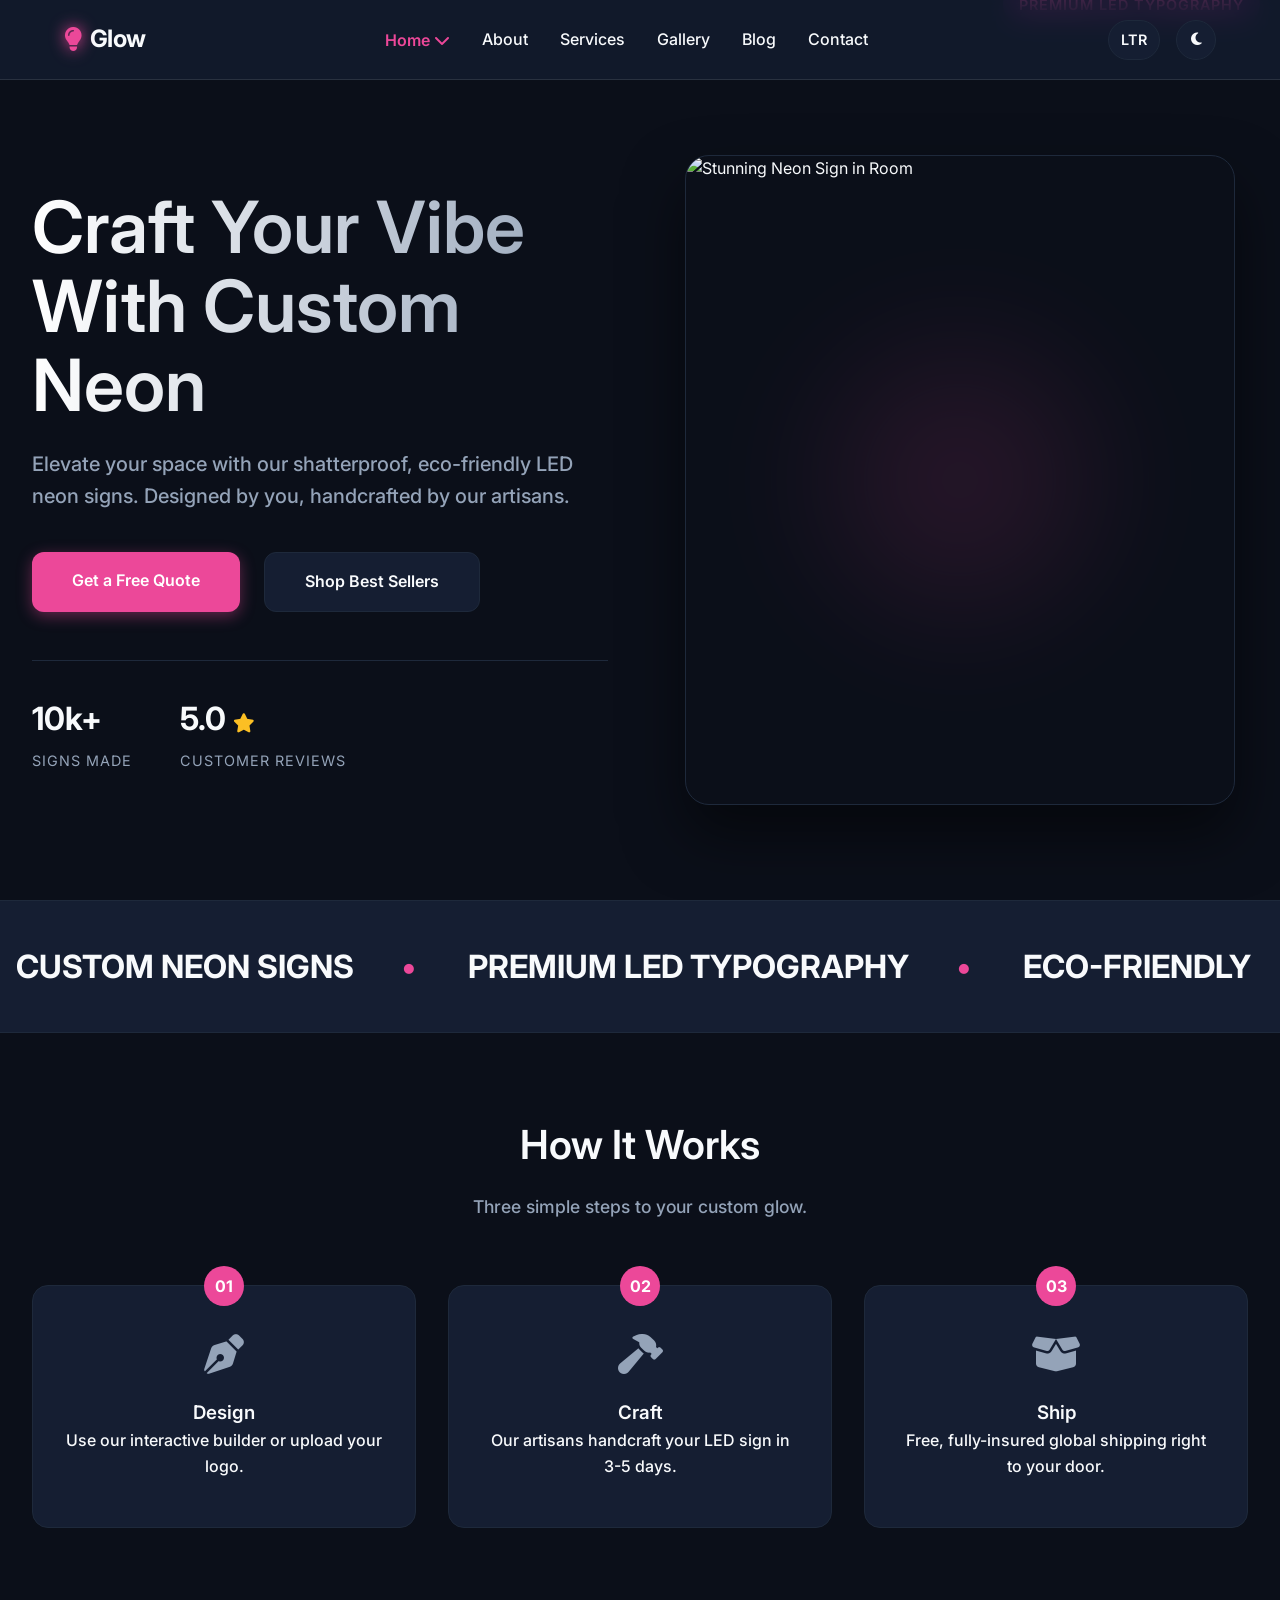
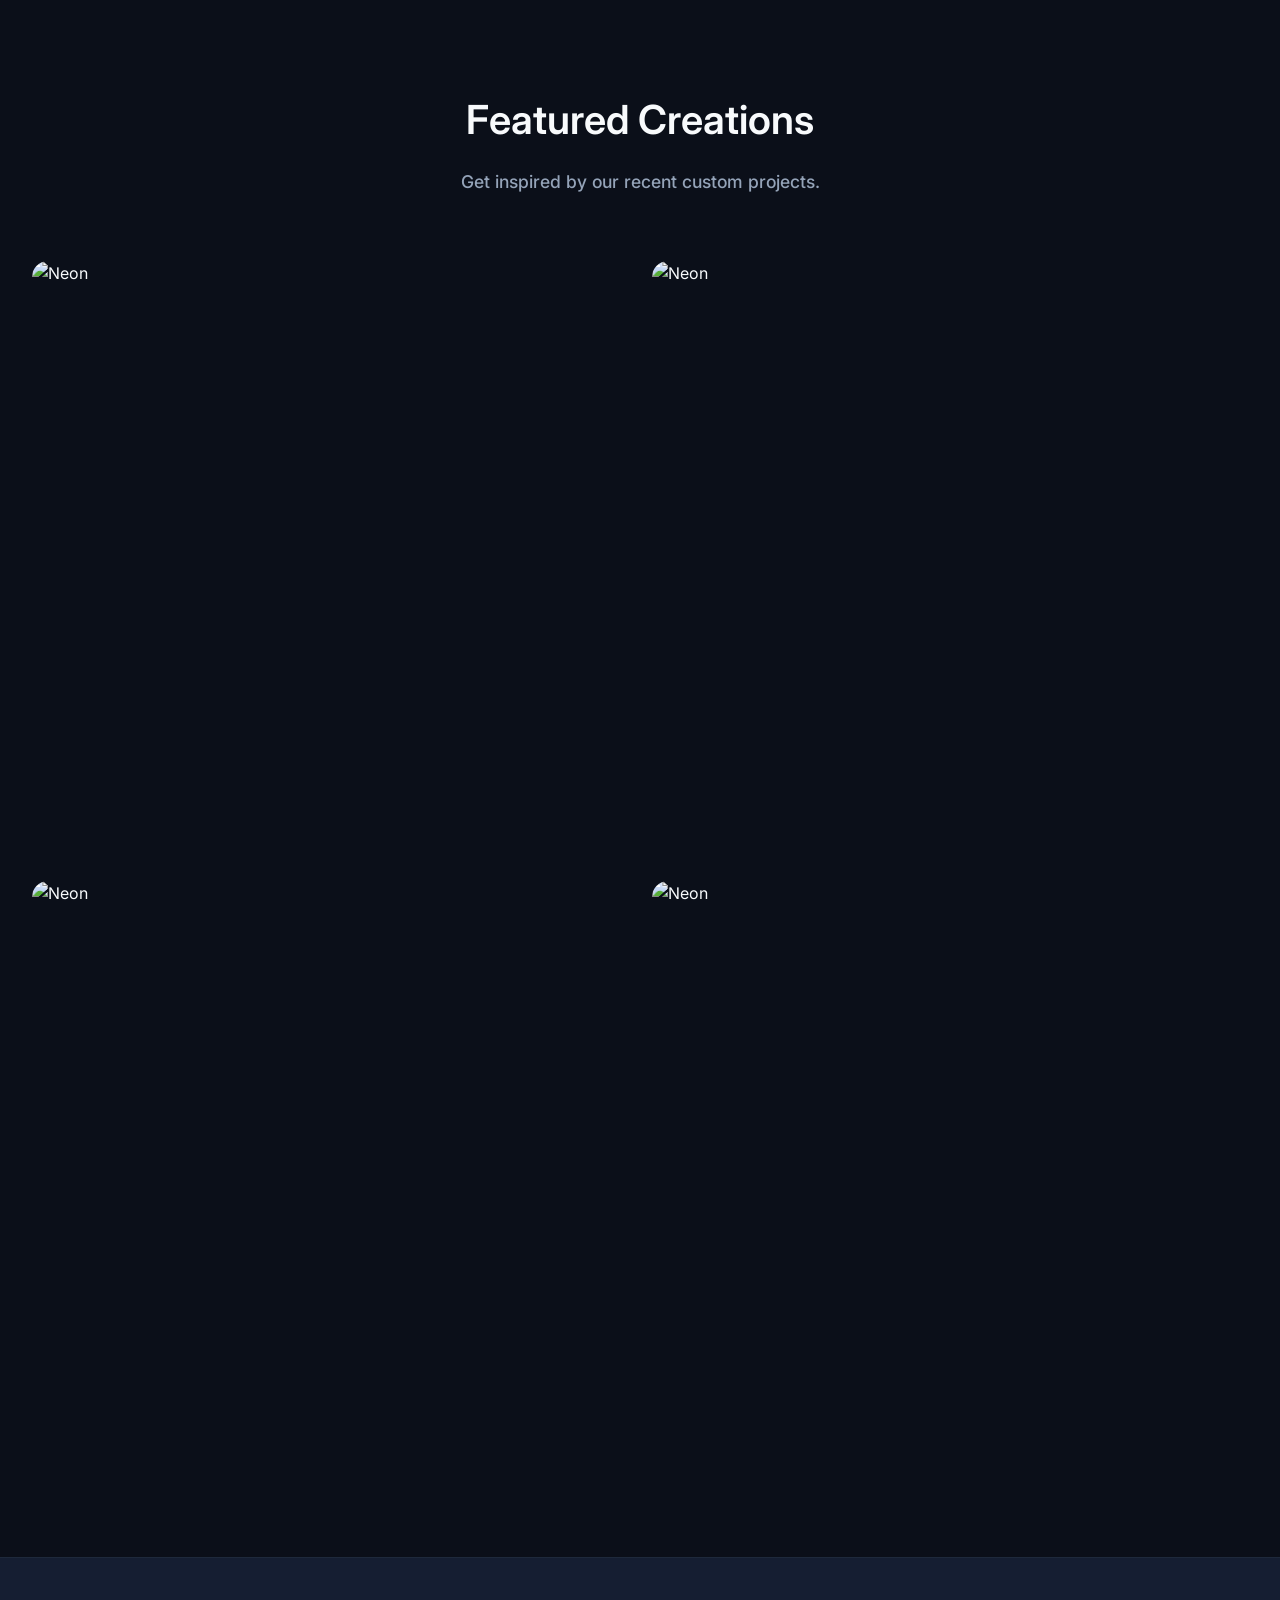
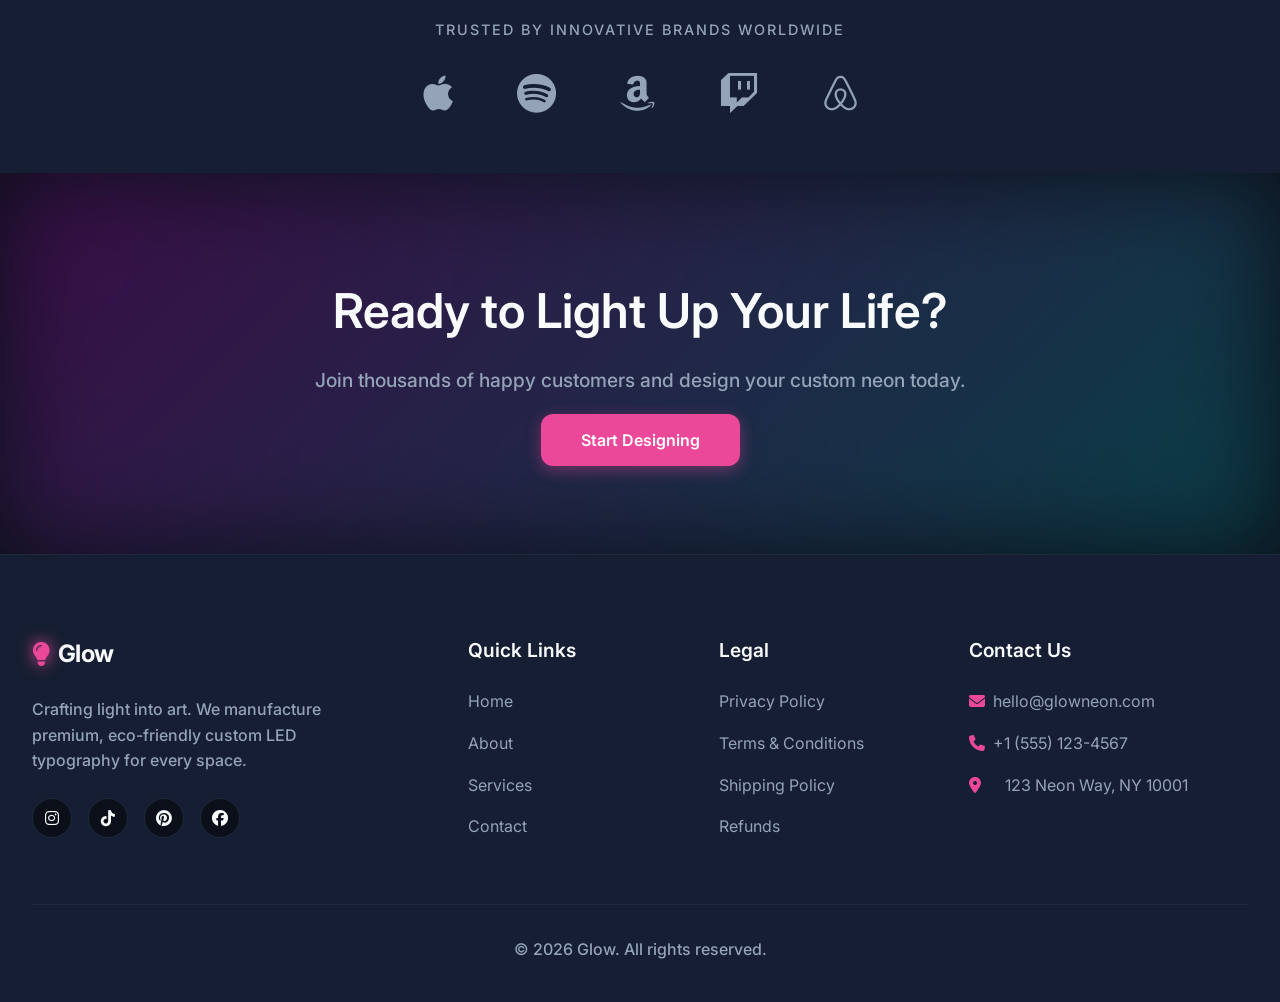
==== commit d271924c: "Add Gallery and Blog pages, update navigation, adjust CSS and layouts" ====
--- a/index.html
+++ b/index.html
@@ -34,15 +34,17 @@
       </div>
       <a href="about.html">About</a>
       <a href="services.html">Services</a>
+      <a href="gallery.html">Gallery</a>
+      <a href="blog.html">Blog</a>
       <a href="contact.html">Contact</a>
+    </nav>
+    <div class="header-actions">
       <div class="nav-actions">
         <button id="rtl-toggle" class="toggle-btn" aria-label="Toggle RTL/LTR">LTR</button>
         <button id="theme-toggle" class="toggle-btn" aria-label="Toggle Theme">
           <i class="fa-solid fa-moon"></i>
         </button>
       </div>
-    </nav>
-    <div class="header-actions">
       <button id="mobile-menu-btn" class="mobile-menu-btn toggle-btn" aria-label="Toggle Menu">
         <i class="fa-solid fa-bars"></i>
       </button>
--- a/style.css
+++ b/style.css
@@ -61,6 +61,14 @@
   overflow-x: hidden;
 }
 
+h1, h2, h3, h4, h5, h6 {
+  font-weight: 600;
+}
+
+p {
+  font-weight: 500;
+}
+
 .container {
   max-width: 1280px;
   margin: 0 auto;
@@ -549,6 +557,20 @@
 
 .quote-form input, .quote-form textarea {
   width: 100%;
+  padding: 1rem;
+  border: 1px solid var(--border);
+  border-radius: 12px;
+  background: var(--surface);
+  color: var(--text-primary);
+  font-family: inherit;
+  font-size: 1rem;
+  transition: border-color 0.3s, box-shadow 0.3s;
+}
+
+.quote-form input:focus, .quote-form textarea:focus {
+  outline: none;
+  border-color: var(--accent-pink);
+  box-shadow: 0 0 0 3px rgba(236, 72, 153, 0.2);
 }
 
 .submit-btn {
@@ -1078,18 +1100,20 @@
 /* Featured Gallery (Masonry) */
 .gallery-section { padding: 80px 0; background: var(--bg-color); }
 .masonry-grid {
-  column-count: 2;
-  column-gap: 1.5rem;
+  display: grid;
+  grid-template-columns: repeat(2, 1fr);
+  gap: 1.5rem;
   margin-top: 3rem;
 }
 .masonry-item {
-  break-inside: avoid;
-  margin-bottom: 1.5rem;
   border-radius: 16px;
   overflow: hidden;
+  aspect-ratio: 1 / 1;
 }
 .masonry-item img {
   width: 100%;
+  height: 100%;
+  object-fit: cover;
   display: block;
   transition: transform 0.3s ease;
 }
@@ -1622,3 +1646,63 @@
     display: flex;
   }
 }
+
+/* Blog Styles */
+.blog-grid {
+  display: grid;
+  grid-template-columns: repeat(3, 1fr);
+  gap: 2rem;
+}
+
+.blog-card {
+  background: var(--surface);
+  border: 1px solid var(--border);
+  border-radius: 16px;
+  overflow: hidden;
+  transition: transform 0.3s ease, box-shadow 0.3s ease;
+}
+
+.blog-card:hover {
+  transform: translateY(-5px);
+  box-shadow: 0 10px 30px rgba(0, 0, 0, 0.2);
+}
+
+.blog-card img {
+  width: 100%;
+  height: 250px;
+  object-fit: cover;
+  display: block;
+}
+
+.blog-content {
+  padding: 1.5rem;
+}
+
+.blog-date {
+  font-size: 0.9rem;
+  color: var(--text-secondary);
+  display: block;
+  margin-bottom: 0.5rem;
+}
+
+.blog-content h3 {
+  font-size: 1.3rem;
+  margin-bottom: 1rem;
+}
+
+.blog-content p {
+  color: var(--text-secondary);
+  margin-bottom: 1.5rem;
+}
+
+@media (max-width: 992px) {
+  .blog-grid {
+    grid-template-columns: repeat(2, 1fr);
+  }
+}
+
+@media (max-width: 768px) {
+  .blog-grid {
+    grid-template-columns: 1fr;
+  }
+}
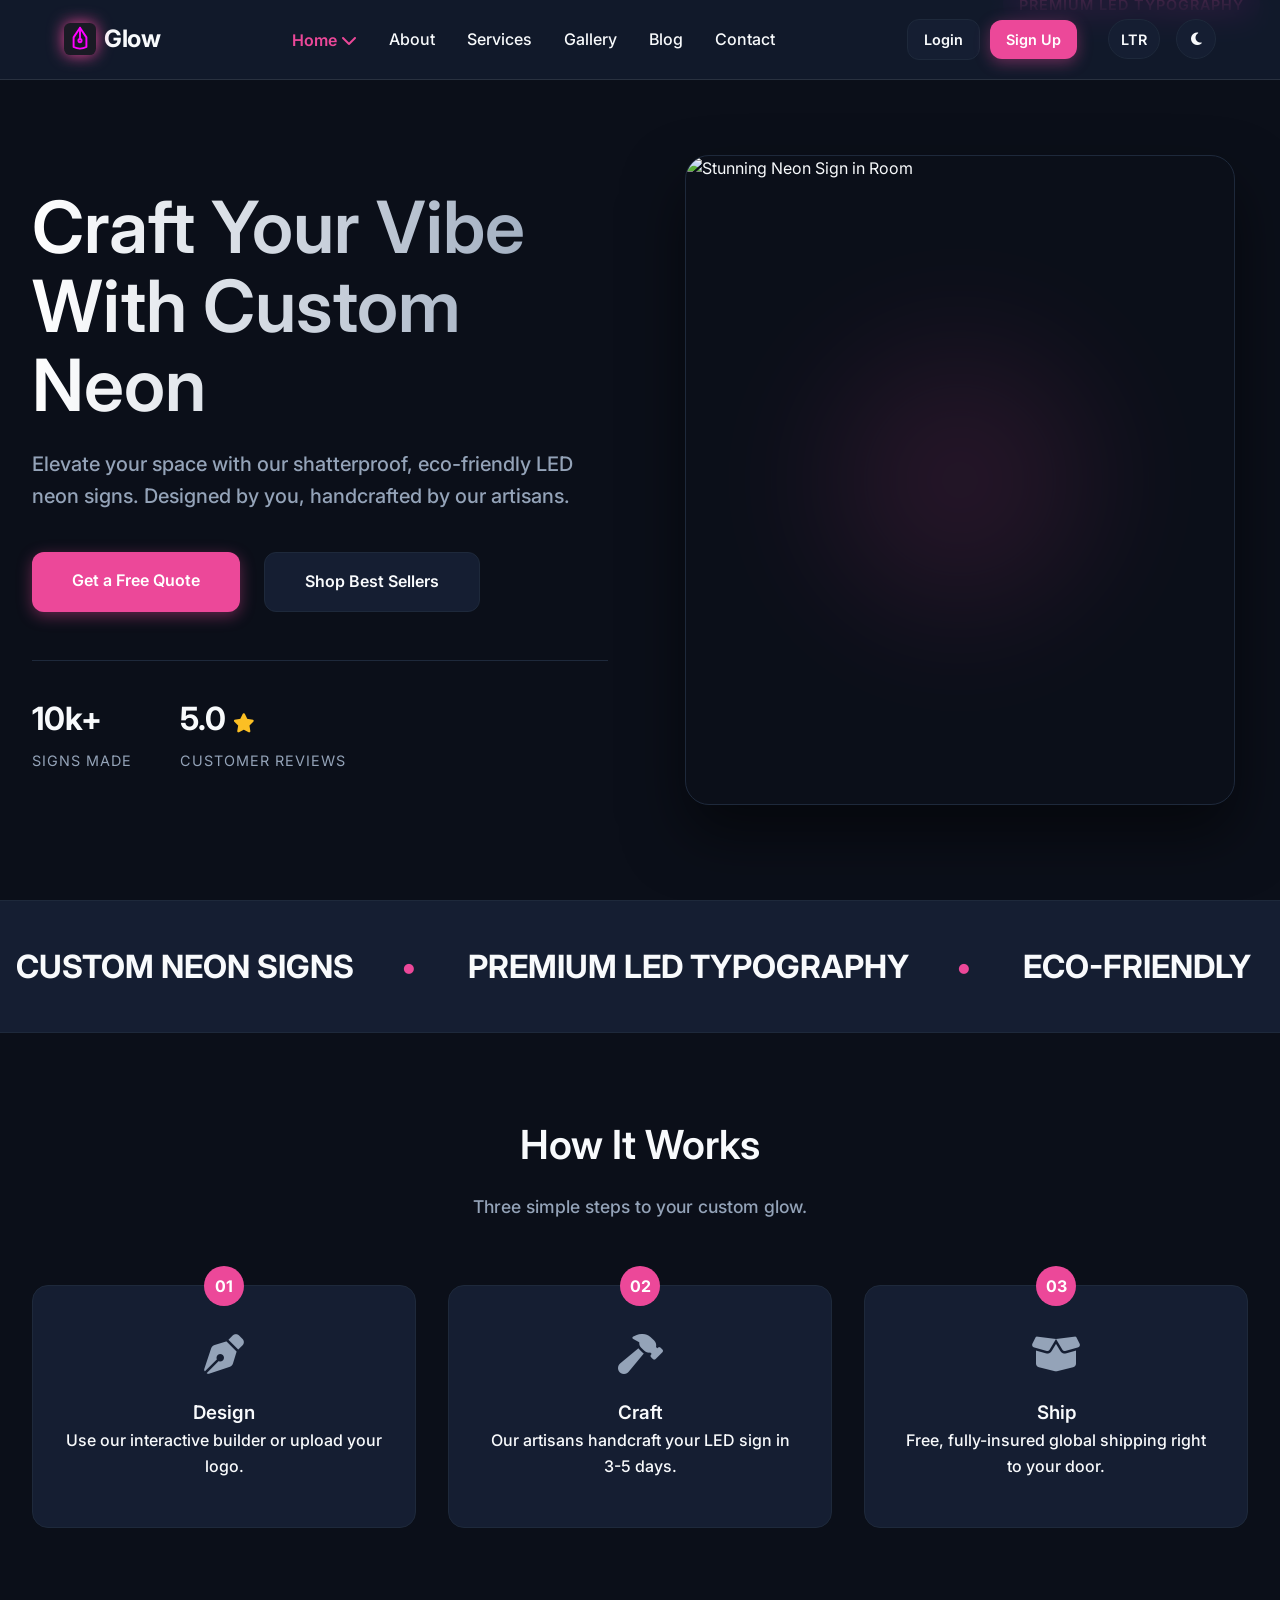
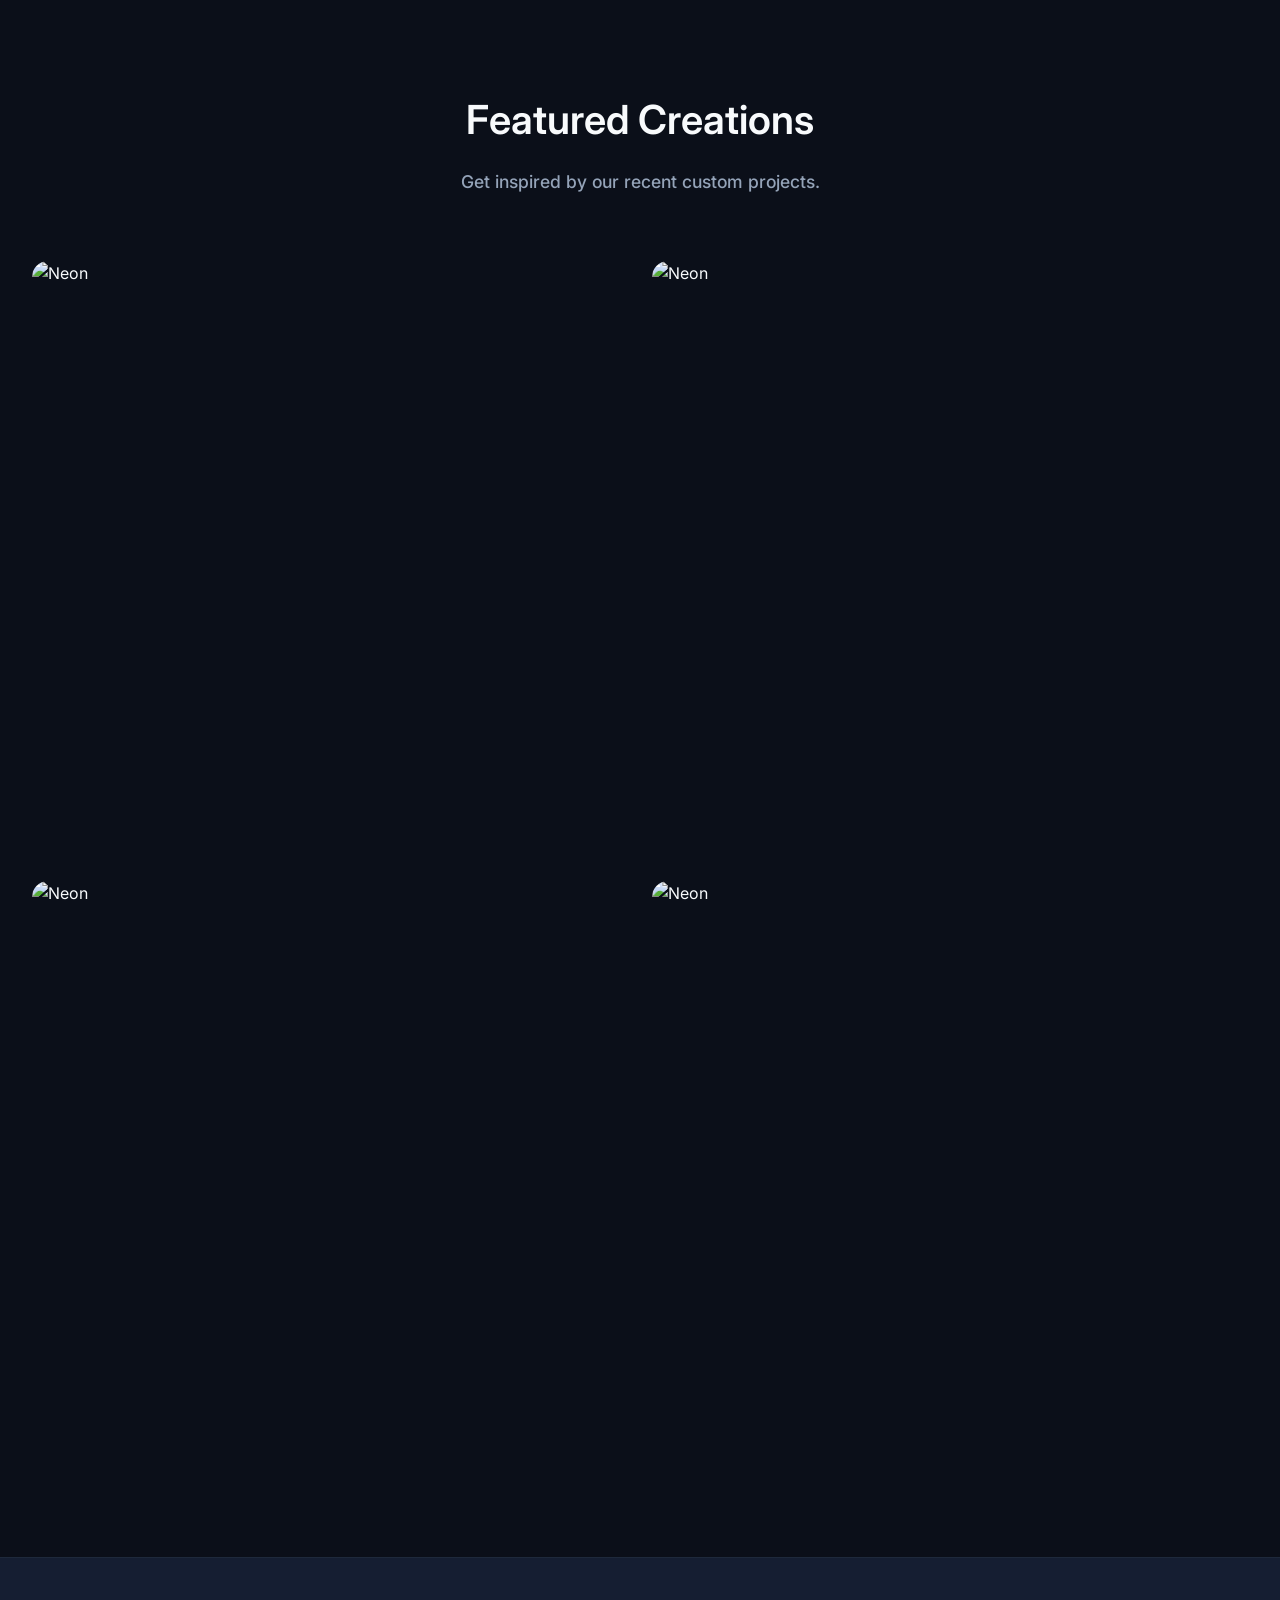
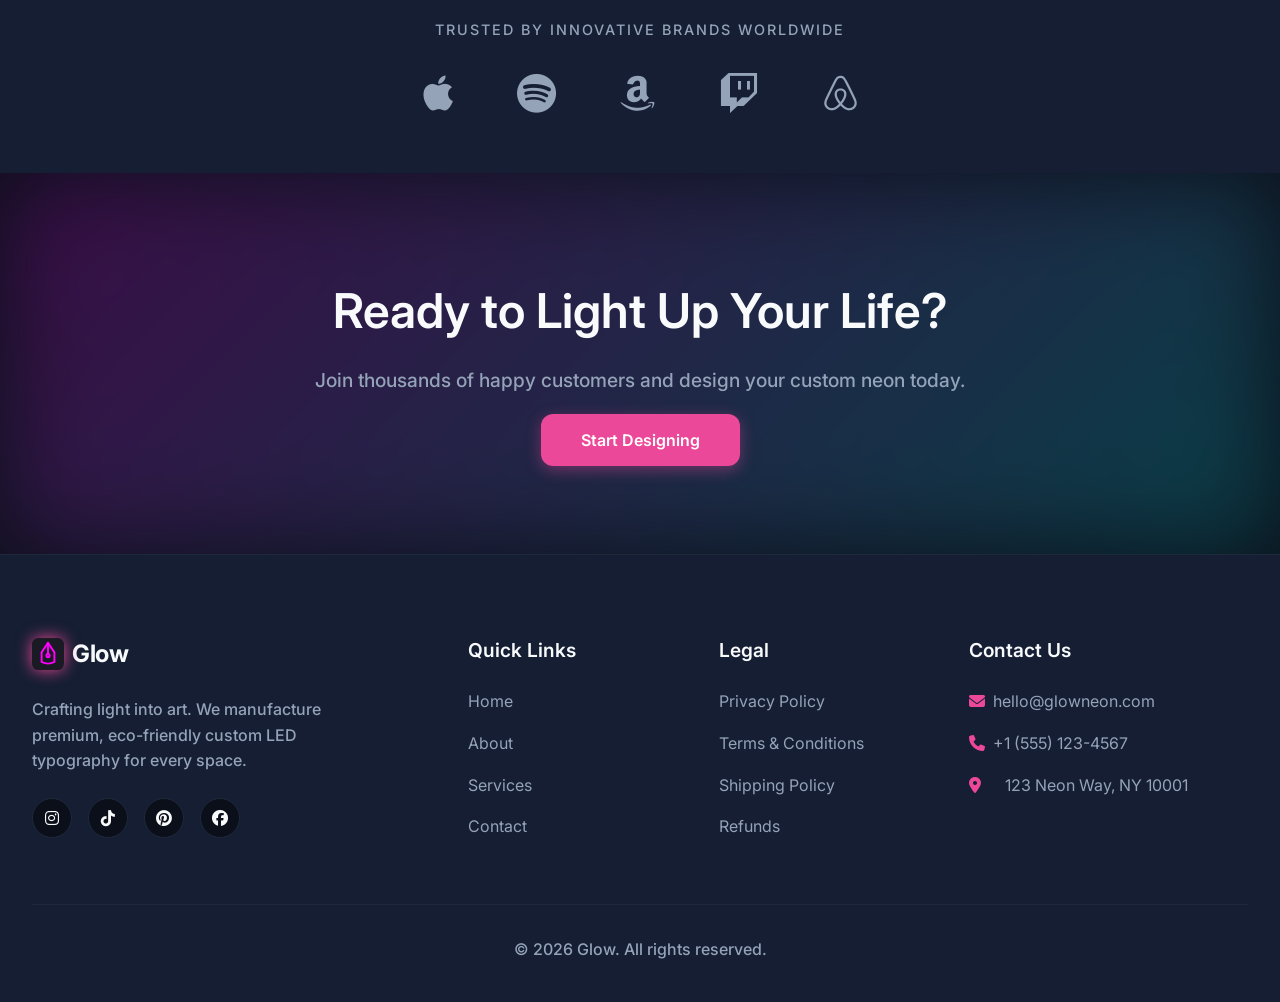
==== commit bc1770a8: "Add login and signup pages, update headers" ====
--- a/index.html
+++ b/index.html
@@ -4,7 +4,7 @@
   <meta charset="UTF-8">
   <meta name="viewport" content="width=device-width, initial-scale=1.0">
   <title>Glow | Custom Neon Sign & LED Typography</title>
-  <link rel="icon" type="image/svg+xml" href="data:image/svg+xml;charset=utf-8,<svg xmlns='http://www.w3.org/2000/svg' viewBox='0 0 100 100'><rect width='100' height='100' rx='20' fill='%231a1a24'/><text x='50%' y='55%' font-family='sans-serif' font-size='60' font-weight='bold' fill='%23ff00ff' dominant-baseline='middle' text-anchor='middle'>G</text></svg>">
+  <link rel="icon" type="image/svg+xml" href="data:image/svg+xml;charset=utf-8,<svg xmlns='http://www.w3.org/2000/svg' viewBox='0 0 100 100'><rect width='100' height='100' rx='20' fill='%231a1a24'/><path d='M 50 15 L 30 45 L 30 75 Q 50 85 70 75 L 70 45 Z' fill='none' stroke='%23ff00ff' stroke-width='6' stroke-linejoin='round'/><path d='M 50 50 L 50 15' fill='none' stroke='%23ff00ff' stroke-width='6' stroke-linecap='round'/><circle cx='50' cy='55' r='5' fill='none' stroke='%23ff00ff' stroke-width='6'/></svg>">
   <meta name="description" content="Premium custom neon signs and LED typography manufacturer. Design your own neon sign with our interactive canvas.">
   <link rel="stylesheet" href="style.css">
   
@@ -21,7 +21,12 @@
   <!-- Header -->
   <header class="header">
     <a href="index.html" class="logo">
-      <i class="fa-solid fa-lightbulb logo-icon"></i>
+      <svg xmlns="http://www.w3.org/2000/svg" viewBox="0 0 100 100" width="32" height="32" class="logo-icon" style="vertical-align: middle;">
+        <rect width="100" height="100" rx="20" fill="#1a1a24"/>
+        <path d="M 50 15 L 30 45 L 30 75 Q 50 85 70 75 L 70 45 Z" fill="none" stroke="#ff00ff" stroke-width="6" stroke-linejoin="round"/>
+        <path d="M 50 50 L 50 15" fill="none" stroke="#ff00ff" stroke-width="6" stroke-linecap="round"/>
+        <circle cx="50" cy="55" r="5" fill="none" stroke="#ff00ff" stroke-width="6"/>
+      </svg>
       Glow
     </a>
     <nav class="nav">
@@ -39,6 +44,10 @@
       <a href="contact.html">Contact</a>
     </nav>
     <div class="header-actions">
+      <div class="auth-actions" style="display: flex; gap: 10px; margin-right: 15px; align-items: center;">
+        <a href="login.html" class="btn-secondary" style="padding: 8px 16px; font-size: 0.9rem; text-decoration: none;">Login</a>
+        <a href="signup.html" class="btn-primary" style="padding: 8px 16px; font-size: 0.9rem; text-decoration: none;">Sign Up</a>
+      </div>
       <div class="nav-actions">
         <button id="rtl-toggle" class="toggle-btn" aria-label="Toggle RTL/LTR">LTR</button>
         <button id="theme-toggle" class="toggle-btn" aria-label="Toggle Theme">
@@ -187,7 +196,12 @@
         <!-- Brand Info -->
         <div class="footer-brand">
           <a href="index.html" class="logo">
-            <i class="fa-solid fa-lightbulb logo-icon"></i>
+            <svg xmlns="http://www.w3.org/2000/svg" viewBox="0 0 100 100" width="32" height="32" class="logo-icon" style="vertical-align: middle;">
+              <rect width="100" height="100" rx="20" fill="#1a1a24"/>
+              <path d="M 50 15 L 30 45 L 30 75 Q 50 85 70 75 L 70 45 Z" fill="none" stroke="#ff00ff" stroke-width="6" stroke-linejoin="round"/>
+              <path d="M 50 50 L 50 15" fill="none" stroke="#ff00ff" stroke-width="6" stroke-linecap="round"/>
+              <circle cx="50" cy="55" r="5" fill="none" stroke="#ff00ff" stroke-width="6"/>
+            </svg>
             Glow
           </a>
           <p>Crafting light into art. We manufacture premium, eco-friendly custom LED typography for every space.</p>
--- a/style.css
+++ b/style.css
@@ -956,10 +956,15 @@
 
 .feature-card {
   background: var(--surface);
-  padding: 2rem;
+  padding: 2.5rem 2rem;
   border-radius: 16px;
   border: 1px solid var(--border);
   text-align: center;
+  display: flex;
+  flex-direction: column;
+  justify-content: center;
+  align-items: center;
+  height: 100%;
 }
 
 .feature-card i {
@@ -1660,6 +1665,9 @@
   border-radius: 16px;
   overflow: hidden;
   transition: transform 0.3s ease, box-shadow 0.3s ease;
+  display: flex;
+  flex-direction: column;
+  height: 100%;
 }
 
 .blog-card:hover {
@@ -1676,6 +1684,9 @@
 
 .blog-content {
   padding: 1.5rem;
+  display: flex;
+  flex-direction: column;
+  flex-grow: 1;
 }
 
 .blog-date {
@@ -1695,6 +1706,11 @@
   margin-bottom: 1.5rem;
 }
 
+.blog-content .btn-secondary {
+  margin-top: auto;
+  align-self: flex-start;
+}
+
 @media (max-width: 992px) {
   .blog-grid {
     grid-template-columns: repeat(2, 1fr);
